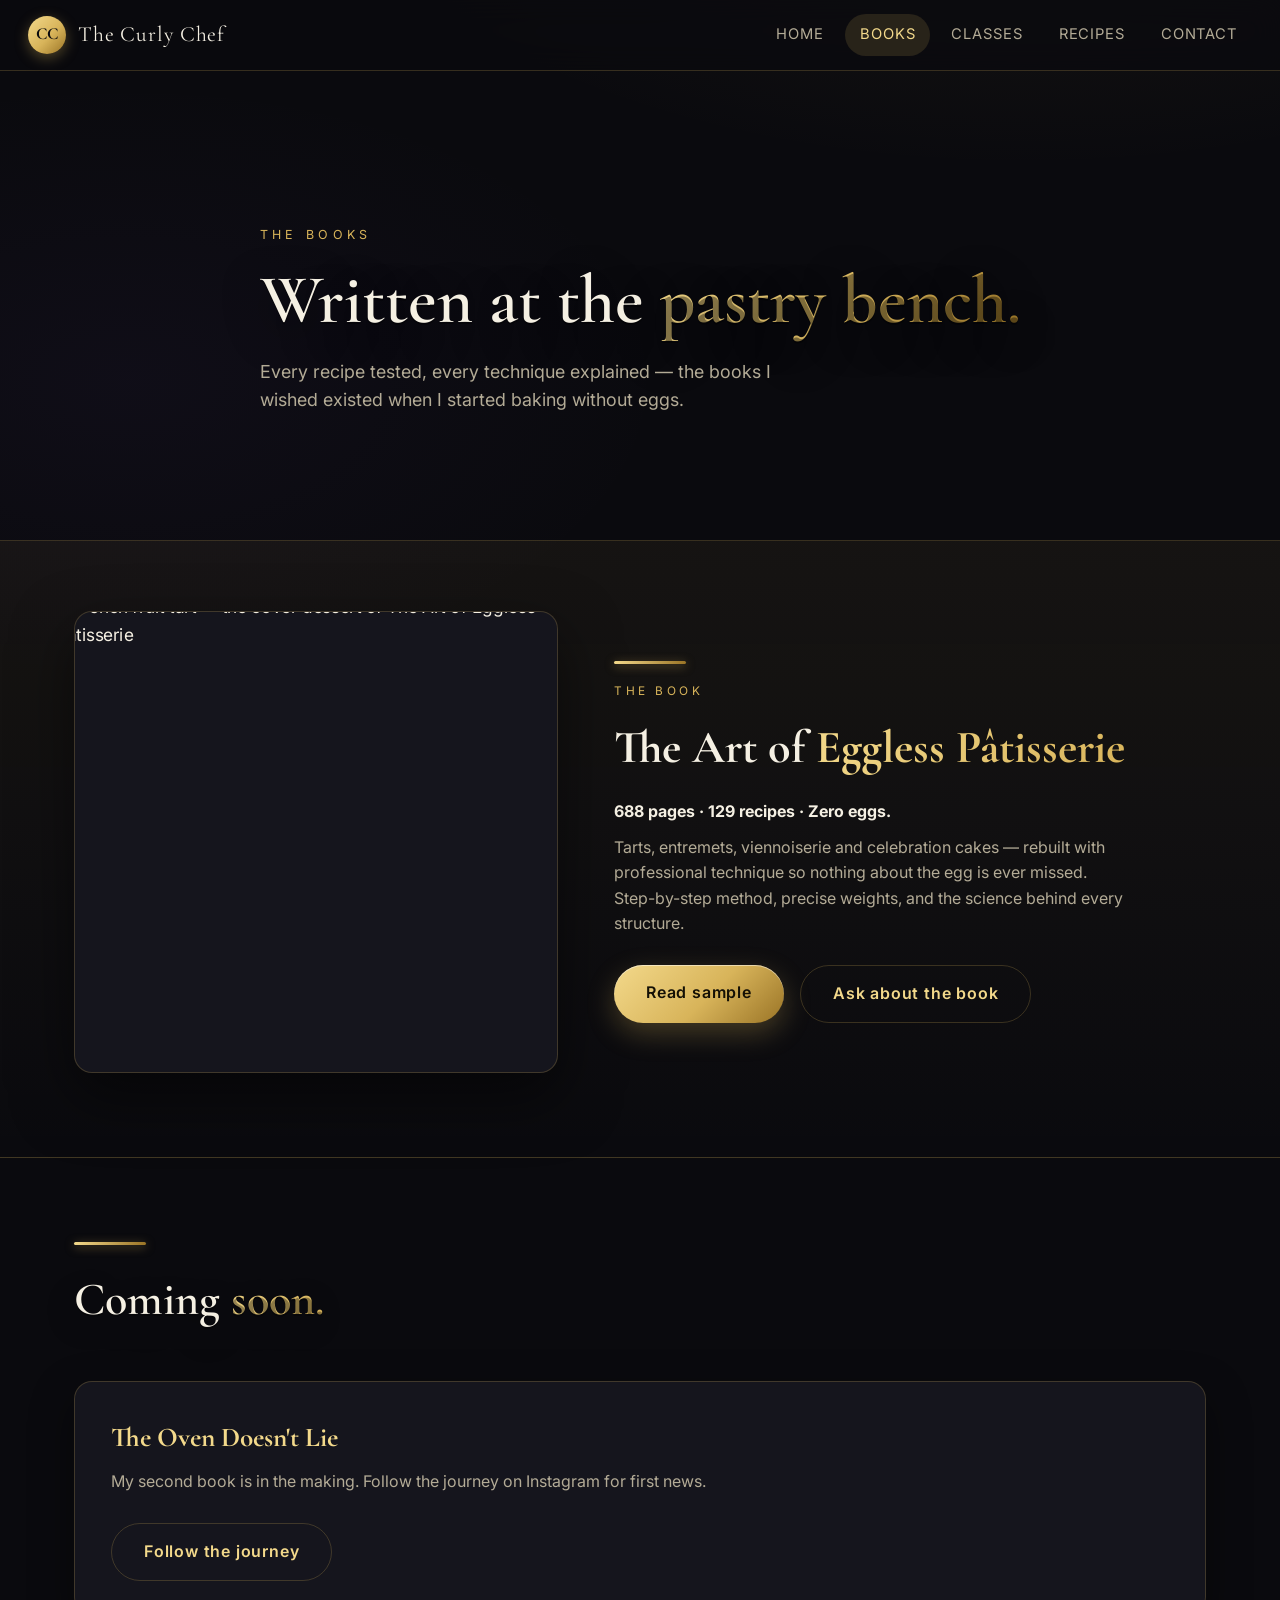
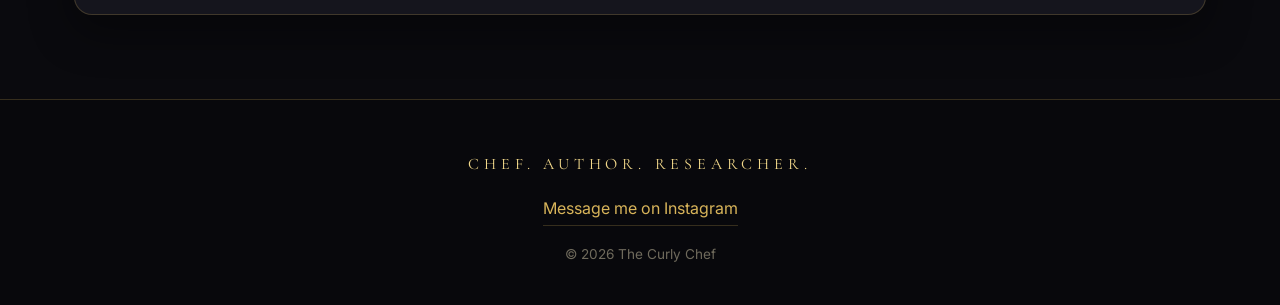
==== books.html @ fb99c1d2 "Rebuild: true multi-page site" ====
<!DOCTYPE html>
<html lang="en">
<head>
<meta charset="UTF-8">
<meta name="viewport" content="width=device-width, initial-scale=1.0">
<title>The Curly Chef — Books</title>
<meta name="description" content="The Art of Eggless Pâtisserie — 688 pages, 129 recipes, zero eggs. By The Curly Chef.">
<link rel="preconnect" href="https://fonts.googleapis.com">
<link rel="preconnect" href="https://fonts.gstatic.com" crossorigin>
<link href="https://fonts.googleapis.com/css2?family=Cormorant+Garamond:wght@500;600;700&family=Inter:wght@400;500;600&display=swap" rel="stylesheet">
<link rel="stylesheet" href="styles.css">
</head>
<body>
<header class="nav">
  <a class="brand" href="index.html"><span class="brand-mark">CC</span><span class="brand-name">The Curly Chef</span></a>
  <button class="nav-toggle" aria-label="Menu" aria-expanded="false"><span></span><span></span><span></span></button>
  <nav class="nav-links" aria-label="Main navigation">
    <a href="index.html">Home</a>
    <a href="books.html" class="active" aria-current="page">Books</a>
    <a href="classes.html">Classes</a>
    <a href="recipes.html">Recipes</a>
    <a href="contact.html">Contact</a>
  </nav>
</header>

<main>
  <section class="hero" style="min-height:60vh;padding-bottom:30px;">
    <div class="wrap">
      <p class="eyebrow reveal">The Books</p>
      <h1 class="reveal">Written at the <span class="gold">pastry bench.</span></h1>
      <p class="lede reveal">Every recipe tested, every technique explained — the books I wished existed when I started baking without eggs.</p>
    </div>
  </section>

  <section class="band" style="padding-top:70px;">
    <div class="wrap feature">
      <div class="tilt reveal book-cover" data-tilt>
        <div class="tilt-inner">
          <div class="card-media"><img src="assets/tart.jpg" alt="French fruit tart — the cover dessert of The Art of Eggless Pâtisserie"></div>
          <div class="card-glare"></div>
        </div>
      </div>
      <div class="reveal">
        <div class="gold-rule"></div>
        <p class="kicker">The book</p>
        <h2 style="font-family:var(--font-d);font-size:clamp(2rem,3.6vw,3rem);margin-bottom:14px;">The Art of <span class="gold" style="background:linear-gradient(120deg,var(--gold-hi),var(--gold));-webkit-background-clip:text;background-clip:text;color:transparent;">Eggless Pâtisserie</span></h2>
        <p style="color:var(--muted);max-width:32rem;margin-bottom:10px;"><strong style="color:var(--ink);">688 pages · 129 recipes · Zero eggs.</strong></p>
        <p style="color:var(--muted);max-width:32rem;">Tarts, entremets, viennoiserie and celebration cakes — rebuilt with professional technique so nothing about the egg is ever missed. Step-by-step method, precise weights, and the science behind every structure.</p>
        <div class="btn-row">
          <a class="btn" href="https://drive.google.com/file/d/1M6NzT9ScS0IBPtBHEAM79hrS8qCkcAjz/view?usp=drivesdk" target="_blank" rel="noopener">Read sample</a>
          <a class="btn btn-ghost" href="https://ig.me/m/thecurlychef.co" target="_blank" rel="noopener">Ask about the book</a>
        </div>
      </div>
    </div>
  </section>

  <section>
    <div class="wrap">
      <div class="sec-head reveal">
        <div class="gold-rule"></div>
        <h2>Coming <span class="gold">soon.</span></h2>
      </div>
      <div class="rows">
        <div class="row3d reveal">
          <h3>The Oven Doesn't Lie</h3>
          <p>My second book is in the making. Follow the journey on Instagram for first news.</p>
          <div class="btn-row">
            <a class="btn btn-ghost" href="https://ig.me/m/thecurlychef.co" target="_blank" rel="noopener">Follow the journey</a>
          </div>
        </div>
      </div>
    </div>
  </section>
</main>

<footer>
  <div class="wrap">
    <p class="identity">Chef. Author. Researcher.</p>
    <a class="ig" href="https://ig.me/m/thecurlychef.co" target="_blank" rel="noopener">Message me on Instagram</a>
    <p class="copy">© 2026 The Curly Chef</p>
  </div>
</footer>
<script src="site.js"></script>
</body>
</html>
---- styles.css ----
/* The Curly Chef — v2 shared styles. Dark cinematic + gold. */
:root{
  --bg:#0a0a0e; --bg2:#101016; --panel:#15151d;
  --gold:#d8b45a; --gold-hi:#f3d98b; --gold-deep:#9a7426;
  --ink:#f5f0e3; --muted:#b3ab96; --line:rgba(216,180,90,.22);
  --radius:18px;
  --font-d:"Cormorant Garamond",Georgia,"Times New Roman",serif;
  --font-b:"Inter",-apple-system,"Segoe UI",Roboto,Helvetica,Arial,sans-serif;
}
*{box-sizing:border-box;margin:0;padding:0}
html{scroll-behavior:smooth}
body{background:var(--bg);color:var(--ink);font-family:var(--font-b);line-height:1.6;
  background-image:radial-gradient(1200px 600px at 80% -10%,rgba(216,180,90,.08),transparent 60%),
                   radial-gradient(900px 500px at 10% 20%,rgba(120,80,200,.05),transparent 60%);
  overflow-x:hidden}
img{max-width:100%;display:block}
a{color:inherit}
.wrap{max-width:1180px;margin:0 auto;padding:0 24px}

/* ---------- nav ---------- */
.nav{position:fixed;inset:0 0 auto 0;z-index:50;display:flex;align-items:center;justify-content:space-between;
  padding:14px 28px;background:rgba(10,10,14,.72);backdrop-filter:blur(14px);-webkit-backdrop-filter:blur(14px);
  border-bottom:1px solid var(--line)}
.brand{display:flex;align-items:center;gap:12px;text-decoration:none}
.brand-mark{width:38px;height:38px;border-radius:50%;display:grid;place-items:center;
  font-family:var(--font-d);font-weight:700;font-size:1.05rem;color:#0a0a0e;
  background:linear-gradient(135deg,var(--gold-hi),var(--gold) 55%,var(--gold-deep));
  box-shadow:0 4px 14px rgba(216,180,90,.35);transform:translateZ(0)}
.brand-name{font-family:var(--font-d);font-size:1.35rem;letter-spacing:.04em}
.nav-links{display:flex;gap:6px;align-items:center}
.nav-links a{text-decoration:none;color:var(--muted);padding:9px 15px;border-radius:999px;font-size:.92rem;
  letter-spacing:.06em;text-transform:uppercase;transition:color .25s,background .25s,transform .25s}
.nav-links a:hover{color:var(--ink);background:rgba(216,180,90,.1);transform:translateY(-1px)}
.nav-links a.active{color:var(--gold-hi);background:rgba(216,180,90,.14)}
.nav-toggle{display:none;background:none;border:0;cursor:pointer;padding:10px}
.nav-toggle span{display:block;width:24px;height:2px;background:var(--gold);margin:5px 0;border-radius:2px;transition:.3s}

/* ---------- buttons (3D) ---------- */
.btn{display:inline-block;text-decoration:none;font-weight:600;letter-spacing:.05em;
  padding:15px 32px;border-radius:999px;color:#141005;position:relative;overflow:hidden;
  background:linear-gradient(135deg,var(--gold-hi),var(--gold) 55%,var(--gold-deep));
  box-shadow:0 10px 28px rgba(216,180,90,.28),inset 0 1px 0 rgba(255,255,255,.5);
  transform:perspective(600px) translateZ(0);transition:transform .25s,box-shadow .25s}
.btn:hover{transform:perspective(600px) translateZ(24px) translateY(-3px);
  box-shadow:0 18px 40px rgba(216,180,90,.4),inset 0 1px 0 rgba(255,255,255,.5)}
.btn::after{content:"";position:absolute;top:0;left:-80%;width:55%;height:100%;
  background:linear-gradient(105deg,transparent,rgba(255,255,255,.55),transparent);
  transform:skewX(-20deg);transition:left .6s}
.btn:hover::after{left:130%}
.btn-ghost{background:transparent;color:var(--gold-hi);border:1px solid var(--line);
  box-shadow:none}
.btn-ghost:hover{box-shadow:0 12px 30px rgba(216,180,90,.18);border-color:var(--gold)}
.btn-row{display:flex;gap:16px;flex-wrap:wrap;margin-top:28px}

/* ---------- hero ---------- */
.hero{min-height:92vh;display:flex;align-items:center;padding:130px 0 70px;position:relative}
.hero-grid{display:grid;grid-template-columns:1.05fr .95fr;gap:56px;align-items:center;width:100%}
.eyebrow{color:var(--gold);letter-spacing:.35em;text-transform:uppercase;font-size:.78rem;margin-bottom:18px}
h1{font-family:var(--font-d);font-weight:600;font-size:clamp(2.6rem,5.4vw,4.4rem);line-height:1.08;
  text-shadow:0 2px 0 rgba(0,0,0,.4),0 12px 40px rgba(0,0,0,.5)}
h1 .gold{background:linear-gradient(120deg,var(--gold-hi),var(--gold) 60%,var(--gold-deep));
  -webkit-background-clip:text;background-clip:text;color:transparent}
.lede{color:var(--muted);font-size:1.12rem;max-width:34rem;margin-top:20px}
.identity-line{margin-top:26px;font-family:var(--font-d);font-size:1.25rem;letter-spacing:.28em;
  text-transform:uppercase;color:var(--gold-hi)}
.portrait-stage{perspective:1400px;position:relative}
.portrait-3d{position:relative;transform-style:preserve-3d;border-radius:24px;overflow:hidden;
  border:1px solid var(--line);box-shadow:0 40px 90px rgba(0,0,0,.6)}
.portrait-3d img{width:100%;height:min(72vh,640px);object-fit:cover;object-position:top;
  transform:translateZ(30px) scale(1.04)}
.portrait-3d::before{content:"";position:absolute;inset:14px;border:1px solid rgba(216,180,90,.5);
  border-radius:16px;transform:translateZ(60px);pointer-events:none;z-index:2}
.portrait-glow{position:absolute;inset:-40px;background:radial-gradient(closest-side,rgba(216,180,90,.16),transparent);
  transform:translateZ(-60px);pointer-events:none}
.chip{position:absolute;padding:10px 18px;border-radius:999px;font-size:.8rem;letter-spacing:.12em;
  text-transform:uppercase;background:rgba(16,16,22,.82);border:1px solid var(--line);color:var(--gold-hi);
  backdrop-filter:blur(8px);box-shadow:0 14px 34px rgba(0,0,0,.5);white-space:nowrap;z-index:3}
.chip.c1{top:8%;left:-24px}.chip.c2{bottom:10%;right:-18px}

/* ---------- sections ---------- */
section{padding:84px 0}
.sec-head{margin-bottom:44px;transform-style:preserve-3d}
.sec-head h2{font-family:var(--font-d);font-size:clamp(2rem,3.6vw,3rem);font-weight:600;
  text-shadow:0 2px 0 rgba(0,0,0,.35),0 10px 30px rgba(0,0,0,.45)}
.sec-head h2 .gold{background:linear-gradient(120deg,var(--gold-hi),var(--gold));-webkit-background-clip:text;
  background-clip:text;color:transparent}
.sec-head p{color:var(--muted);max-width:40rem;margin-top:10px}
.gold-rule{width:72px;height:3px;margin:0 0 18px;border-radius:2px;
  background:linear-gradient(90deg,var(--gold-hi),var(--gold-deep));box-shadow:0 2px 10px rgba(216,180,90,.5)}

/* ---------- 3D tilt cards ---------- */
.tilt{perspective:1300px}
.tilt-inner{position:relative;transform-style:preserve-3d;border-radius:var(--radius);overflow:hidden;
  background:var(--panel);border:1px solid var(--line);
  box-shadow:0 24px 60px rgba(0,0,0,.5);
  transform:rotateX(var(--rx,0deg)) rotateY(var(--ry,0deg));
  transition:transform .18s ease-out,box-shadow .3s}
.tilt:hover .tilt-inner{box-shadow:0 34px 80px rgba(0,0,0,.6),0 0 0 1px rgba(216,180,90,.25)}
.card-media{overflow:hidden;position:relative}
.card-media img{width:100%;height:300px;object-fit:cover;
  transform:translateZ(46px) scale(1.08) translate(calc(var(--mx,0)* -10px),calc(var(--my,0)* -10px));
  transition:transform .18s ease-out}
.card-glare{position:absolute;inset:0;pointer-events:none;z-index:2;
  background:radial-gradient(420px circle at var(--gx,50%) var(--gy,50%),rgba(255,238,190,.28),transparent 62%);
  opacity:0;transition:opacity .3s;mix-blend-mode:screen}
.tilt:hover .card-glare{opacity:1}
.card-body{padding:26px 26px 30px;transform:translateZ(34px);position:relative;z-index:3;
  background:linear-gradient(180deg,rgba(21,21,29,.35),var(--panel))}
.kicker{color:var(--gold);font-size:.74rem;letter-spacing:.3em;text-transform:uppercase;margin-bottom:10px}
.card-body h3{font-family:var(--font-d);font-size:1.65rem;font-weight:600;margin-bottom:8px}
.card-body p{color:var(--muted);font-size:.96rem}
.card-grid{display:grid;grid-template-columns:repeat(3,1fr);gap:30px}
.card-grid.two{grid-template-columns:repeat(2,1fr)}
.card-link{text-decoration:none;color:inherit;display:block}

/* idle drift (touch / no-hover fallback + gentle rest motion) */
@keyframes drift{0%,100%{transform:rotateX(var(--rx,0deg)) rotateY(var(--ry,0deg)) rotateZ(-1.1deg)}
  50%{transform:rotateX(var(--rx,0deg)) rotateY(var(--ry,0deg)) rotateZ(1.1deg) translateY(-6px)}}
body.touch .tilt-inner{animation:drift 7s ease-in-out infinite}
@keyframes breathe{0%,100%{transform:translateZ(46px) scale(1.08)}50%{transform:translateZ(46px) scale(1.13)}}
body.touch .card-media img{animation:breathe 6s ease-in-out infinite}

/* ---------- feature band ---------- */
.band{background:linear-gradient(180deg,rgba(216,180,90,.06),transparent);border-top:1px solid var(--line);
  border-bottom:1px solid var(--line)}
.feature{display:grid;grid-template-columns:.9fr 1.1fr;gap:56px;align-items:center}
.feature .tilt-inner .card-media img{height:420px}
.book-cover img{height:460px !important}

/* ---------- list rows (classes) ---------- */
.rows{display:grid;gap:26px}
.row3d{background:var(--panel);border:1px solid var(--line);border-radius:var(--radius);padding:34px 36px;
  transform:perspective(900px) translateZ(0);transition:transform .3s,box-shadow .3s,border-color .3s;
  box-shadow:0 16px 44px rgba(0,0,0,.4)}
.row3d:hover{transform:perspective(900px) translateZ(26px);border-color:rgba(216,180,90,.5);
  box-shadow:0 28px 70px rgba(0,0,0,.55),0 0 40px rgba(216,180,90,.08)}
.row3d h3{font-family:var(--font-d);font-size:1.7rem;margin-bottom:10px;color:var(--gold-hi)}
.row3d p{color:var(--muted)}

/* ---------- contact ---------- */
.contact-hero{text-align:center;padding:150px 0 90px}
.contact-hero h1{margin-bottom:18px}
.big-cta{margin-top:36px}
.big-cta .btn{font-size:1.15rem;padding:20px 52px}

/* ---------- footer ---------- */
footer{border-top:1px solid var(--line);padding:52px 0 40px;text-align:center;background:rgba(8,8,11,.6)}
footer .identity{font-family:var(--font-d);letter-spacing:.3em;text-transform:uppercase;color:var(--gold-hi);
  margin-bottom:18px}
footer .ig{display:inline-block;margin-bottom:18px;color:var(--gold);text-decoration:none;border-bottom:1px solid var(--line);
  padding-bottom:3px}
footer .ig:hover{color:var(--gold-hi)}
footer .copy{color:#6f6a5c;font-size:.85rem}

/* ---------- reveal on scroll ---------- */
.reveal{opacity:0;transform:translateY(28px);transition:opacity .7s ease,transform .7s ease}
.reveal.in{opacity:1;transform:none}

/* ---------- responsive ---------- */
@media(max-width:960px){
  .hero-grid,.feature{grid-template-columns:1fr;gap:40px}
  .card-grid,.card-grid.two{grid-template-columns:1fr 1fr}
  .portrait-3d img{height:52vh}
  .chip.c1{left:8px}.chip.c2{right:8px}
}
@media(max-width:640px){
  .nav-links{position:fixed;top:66px;right:0;left:0;flex-direction:column;align-items:stretch;
    background:rgba(10,10,14,.97);border-bottom:1px solid var(--line);padding:12px 20px 20px;
    transform:translateY(-130%);transition:transform .35s ease}
  body.nav-open .nav-links{transform:none}
  body.nav-open .nav-toggle span:nth-child(1){transform:translateY(7px) rotate(45deg)}
  body.nav-open .nav-toggle span:nth-child(2){opacity:0}
  body.nav-open .nav-toggle span:nth-child(3){transform:translateY(-7px) rotate(-45deg)}
  .nav-toggle{display:block}
  .card-grid,.card-grid.two{grid-template-columns:1fr}
  section{padding:60px 0}
  .hero{padding-top:110px}
}
@media(prefers-reduced-motion:reduce){
  *,*::before,*::after{animation:none !important;transition:none !important}
  .reveal{opacity:1;transform:none}
}
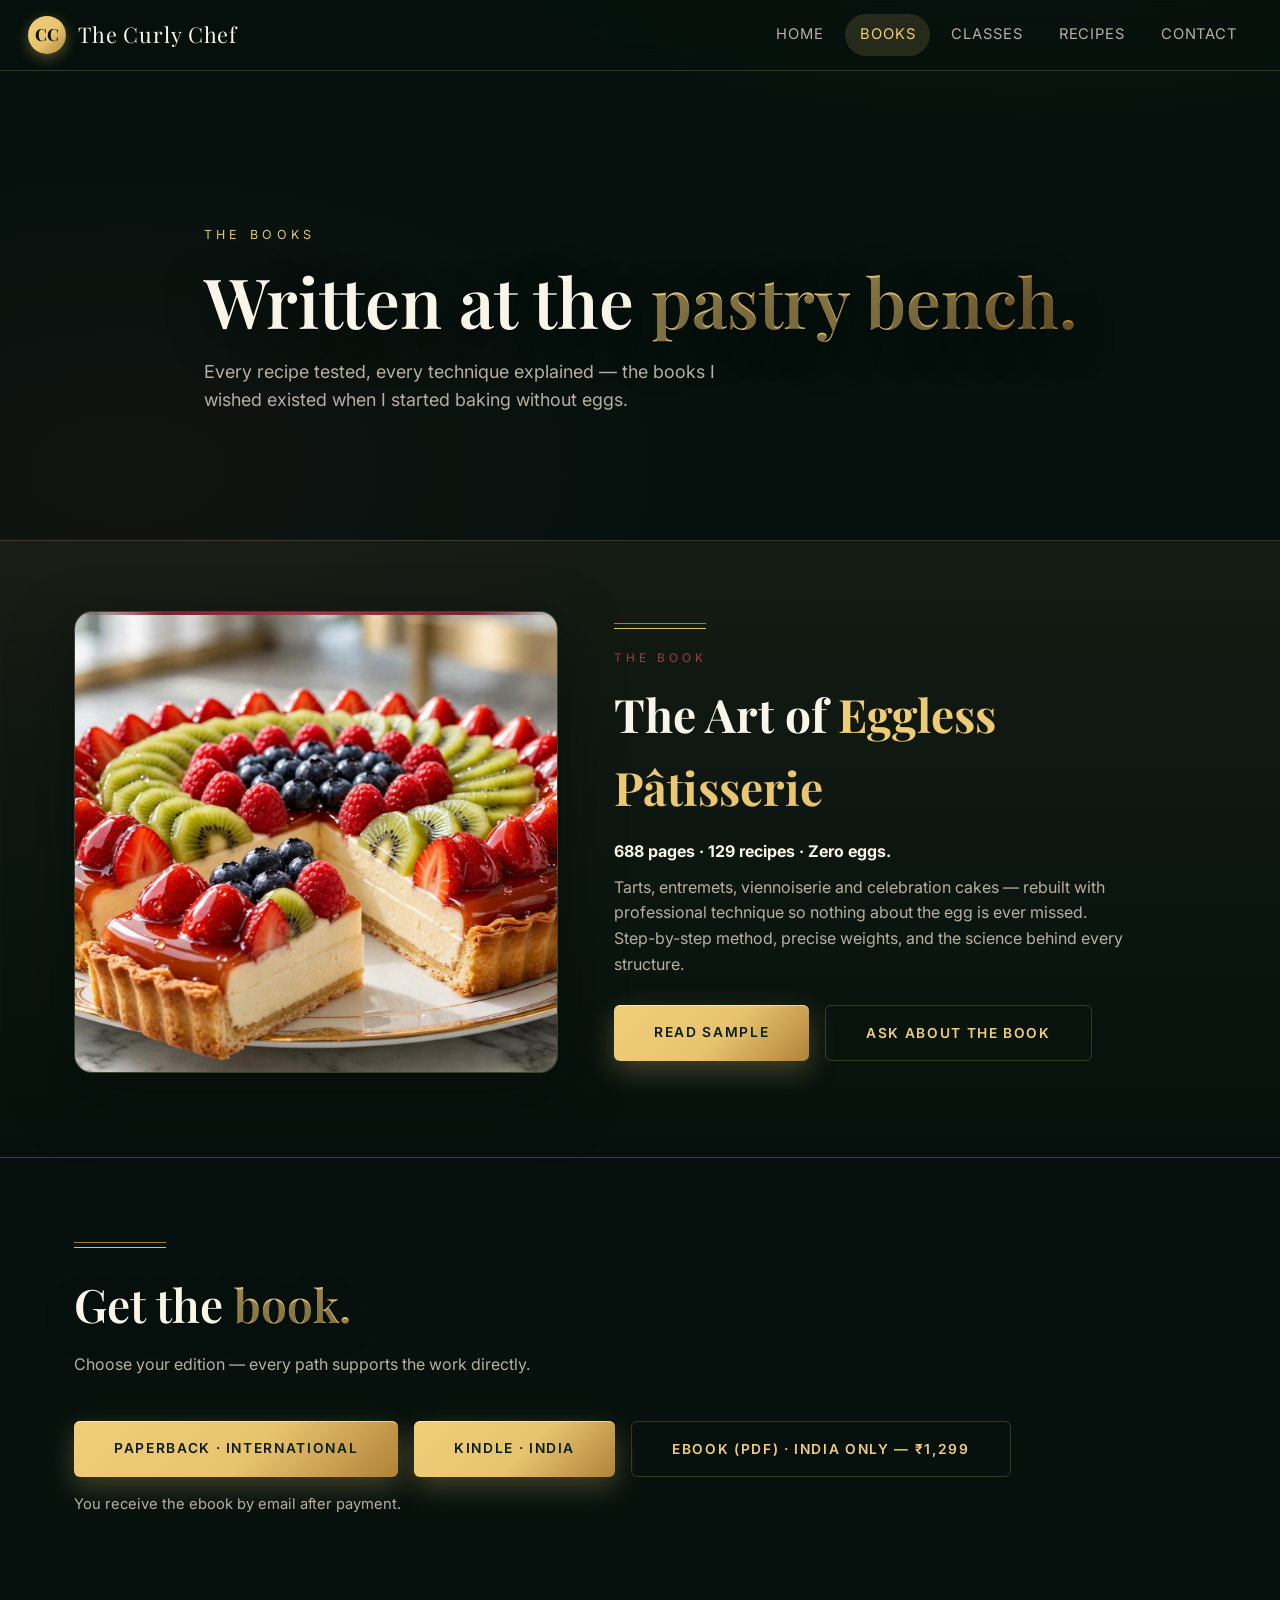
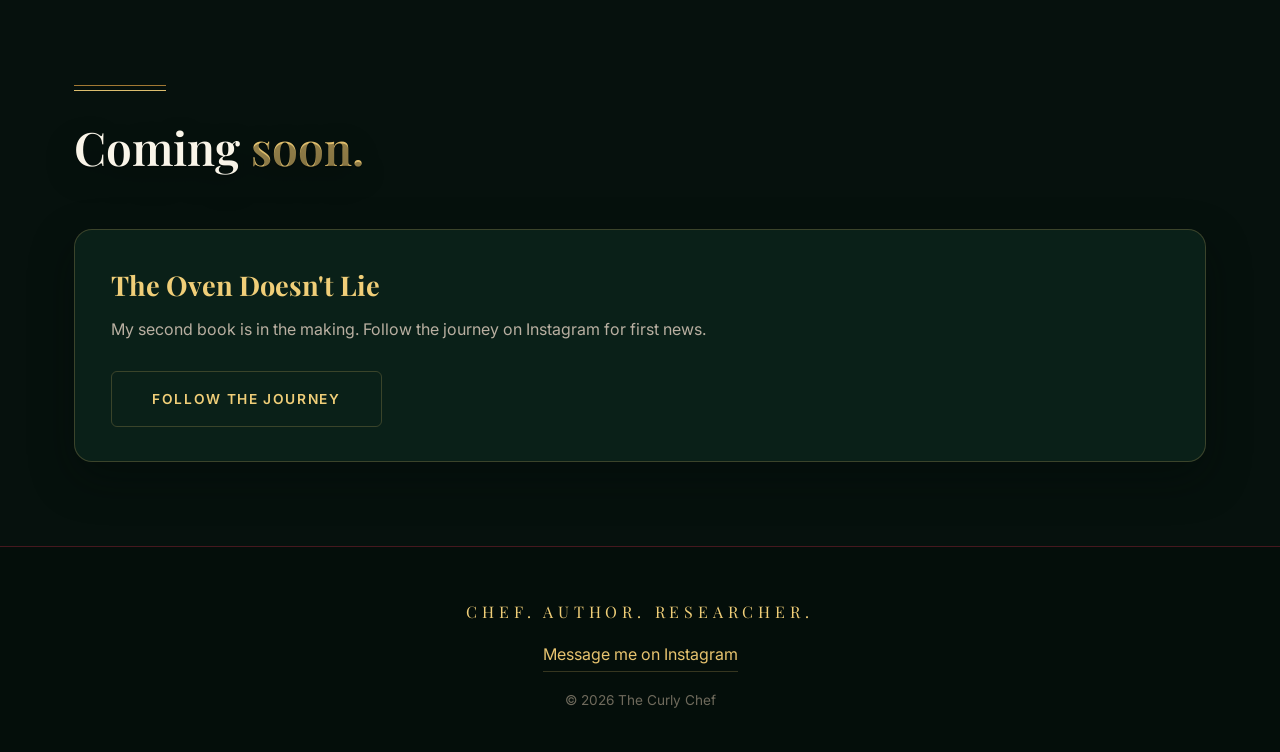
==== commit ffcaeb0f: "Website refinements: royal fonts, wine accents, book purchase links, new portrait" ====
--- a/books.html
+++ b/books.html
@@ -7,7 +7,7 @@
 <meta name="description" content="The Art of Eggless Pâtisserie — 688 pages, 129 recipes, zero eggs. By The Curly Chef.">
 <link rel="preconnect" href="https://fonts.googleapis.com">
 <link rel="preconnect" href="https://fonts.gstatic.com" crossorigin>
-<link href="https://fonts.googleapis.com/css2?family=Cormorant+Garamond:wght@500;600;700&family=Inter:wght@400;500;600&display=swap" rel="stylesheet">
+<link href="https://fonts.googleapis.com/css2?family=Playfair+Display:ital,wght@0,500;0,600;0,700;1,500;1,600&family=Inter:wght@400;500;600&display=swap" rel="stylesheet">
 <link rel="stylesheet" href="styles.css">
 </head>
 <body>
@@ -58,6 +58,22 @@
     <div class="wrap">
       <div class="sec-head reveal">
         <div class="gold-rule"></div>
+        <h2>Get the <span class="gold">book.</span></h2>
+        <p>Choose your edition — every path supports the work directly.</p>
+      </div>
+      <div class="btn-row reveal" style="margin-top:0;">
+        <a class="btn" href="https://www.amazon.com/dp/B0HLMR5WMR" target="_blank" rel="noopener">Paperback · International</a>
+        <a class="btn" href="https://www.amazon.in/dp/B0HLPG2YVR" target="_blank" rel="noopener">Kindle · India</a>
+        <a class="btn btn-ghost" href="https://rzp.io/rzp/qbIE1ld1" target="_blank" rel="noopener">Ebook (PDF) · India only — ₹1,299</a>
+      </div>
+      <p class="reveal" style="color:var(--muted);margin-top:16px;font-size:.92rem;">You receive the ebook by email after payment.</p>
+    </div>
+  </section>
+
+  <section>
+    <div class="wrap">
+      <div class="sec-head reveal">
+        <div class="gold-rule"></div>
         <h2>Coming <span class="gold">soon.</span></h2>
       </div>
       <div class="rows">
--- a/styles.css
+++ b/styles.css
@@ -1,17 +1,18 @@
 /* The Curly Chef — v2 shared styles. Dark cinematic + gold. */
 :root{
-  --bg:#0a0a0e; --bg2:#101016; --panel:#15151d;
-  --gold:#d8b45a; --gold-hi:#f3d98b; --gold-deep:#9a7426;
-  --ink:#f5f0e3; --muted:#b3ab96; --line:rgba(216,180,90,.22);
+  --bg:#06110d; --bg2:#07140f; --panel:#0a2018;
+  --gold:#e7c36f; --gold-hi:#f0ce78; --gold-deep:#b18338;
+  --wine:#7b2231; --wine-hi:#a03a4d;
+  --ink:#faf5e9; --muted:#b9afa1; --line:rgba(231,195,111,.22);
   --radius:18px;
-  --font-d:"Cormorant Garamond",Georgia,"Times New Roman",serif;
+  --font-d:"Playfair Display",Georgia,"Times New Roman",serif;
   --font-b:"Inter",-apple-system,"Segoe UI",Roboto,Helvetica,Arial,sans-serif;
 }
 *{box-sizing:border-box;margin:0;padding:0}
 html{scroll-behavior:smooth}
 body{background:var(--bg);color:var(--ink);font-family:var(--font-b);line-height:1.6;
-  background-image:radial-gradient(1200px 600px at 80% -10%,rgba(216,180,90,.08),transparent 60%),
-                   radial-gradient(900px 500px at 10% 20%,rgba(120,80,200,.05),transparent 60%);
+  background-image:radial-gradient(1200px 600px at 80% -10%,rgba(231,195,111,.08),transparent 60%),
+                   radial-gradient(900px 500px at 10% 20%,rgba(160,58,77,.07),transparent 60%);
   overflow-x:hidden}
 img{max-width:100%;display:block}
 a{color:inherit}
@@ -19,37 +20,37 @@
 
 /* ---------- nav ---------- */
 .nav{position:fixed;inset:0 0 auto 0;z-index:50;display:flex;align-items:center;justify-content:space-between;
-  padding:14px 28px;background:rgba(10,10,14,.72);backdrop-filter:blur(14px);-webkit-backdrop-filter:blur(14px);
+  padding:14px 28px;background:rgba(6,17,13,.72);backdrop-filter:blur(14px);-webkit-backdrop-filter:blur(14px);
   border-bottom:1px solid var(--line)}
 .brand{display:flex;align-items:center;gap:12px;text-decoration:none}
 .brand-mark{width:38px;height:38px;border-radius:50%;display:grid;place-items:center;
-  font-family:var(--font-d);font-weight:700;font-size:1.05rem;color:#0a0a0e;
+  font-family:var(--font-d);font-weight:700;font-size:1.05rem;color:#06110d;
   background:linear-gradient(135deg,var(--gold-hi),var(--gold) 55%,var(--gold-deep));
-  box-shadow:0 4px 14px rgba(216,180,90,.35);transform:translateZ(0)}
+  box-shadow:0 4px 14px rgba(231,195,111,.35);transform:translateZ(0)}
 .brand-name{font-family:var(--font-d);font-size:1.35rem;letter-spacing:.04em}
 .nav-links{display:flex;gap:6px;align-items:center}
 .nav-links a{text-decoration:none;color:var(--muted);padding:9px 15px;border-radius:999px;font-size:.92rem;
   letter-spacing:.06em;text-transform:uppercase;transition:color .25s,background .25s,transform .25s}
-.nav-links a:hover{color:var(--ink);background:rgba(216,180,90,.1);transform:translateY(-1px)}
-.nav-links a.active{color:var(--gold-hi);background:rgba(216,180,90,.14)}
+.nav-links a:hover{color:var(--ink);background:rgba(231,195,111,.1);transform:translateY(-1px)}
+.nav-links a.active{color:var(--gold-hi);background:rgba(231,195,111,.14)}
 .nav-toggle{display:none;background:none;border:0;cursor:pointer;padding:10px}
 .nav-toggle span{display:block;width:24px;height:2px;background:var(--gold);margin:5px 0;border-radius:2px;transition:.3s}
 
 /* ---------- buttons (3D) ---------- */
-.btn{display:inline-block;text-decoration:none;font-weight:600;letter-spacing:.05em;
-  padding:15px 32px;border-radius:999px;color:#141005;position:relative;overflow:hidden;
+.btn{display:inline-block;text-decoration:none;font-weight:600;letter-spacing:.12em;text-transform:uppercase;font-size:.86rem;
+  padding:16px 40px;border-radius:6px;color:#0b1e15;position:relative;overflow:hidden;
   background:linear-gradient(135deg,var(--gold-hi),var(--gold) 55%,var(--gold-deep));
-  box-shadow:0 10px 28px rgba(216,180,90,.28),inset 0 1px 0 rgba(255,255,255,.5);
+  box-shadow:0 10px 28px rgba(231,195,111,.28),inset 0 1px 0 rgba(255,255,255,.5);
   transform:perspective(600px) translateZ(0);transition:transform .25s,box-shadow .25s}
 .btn:hover{transform:perspective(600px) translateZ(24px) translateY(-3px);
-  box-shadow:0 18px 40px rgba(216,180,90,.4),inset 0 1px 0 rgba(255,255,255,.5)}
+  box-shadow:0 18px 40px rgba(231,195,111,.4),inset 0 1px 0 rgba(255,255,255,.5)}
 .btn::after{content:"";position:absolute;top:0;left:-80%;width:55%;height:100%;
   background:linear-gradient(105deg,transparent,rgba(255,255,255,.55),transparent);
   transform:skewX(-20deg);transition:left .6s}
 .btn:hover::after{left:130%}
 .btn-ghost{background:transparent;color:var(--gold-hi);border:1px solid var(--line);
   box-shadow:none}
-.btn-ghost:hover{box-shadow:0 12px 30px rgba(216,180,90,.18);border-color:var(--gold)}
+.btn-ghost:hover{box-shadow:0 12px 30px rgba(160,58,77,.3),0 0 0 1px rgba(160,58,77,.3);border-color:var(--wine-hi)}
 .btn-row{display:flex;gap:16px;flex-wrap:wrap;margin-top:28px}
 
 /* ---------- hero ---------- */
@@ -57,7 +58,7 @@
 .hero-grid{display:grid;grid-template-columns:1.05fr .95fr;gap:56px;align-items:center;width:100%}
 .eyebrow{color:var(--gold);letter-spacing:.35em;text-transform:uppercase;font-size:.78rem;margin-bottom:18px}
 h1{font-family:var(--font-d);font-weight:600;font-size:clamp(2.6rem,5.4vw,4.4rem);line-height:1.08;
-  text-shadow:0 2px 0 rgba(0,0,0,.4),0 12px 40px rgba(0,0,0,.5)}
+  text-shadow:0 2px 0 rgba(3,9,7,.4),0 12px 40px rgba(3,9,7,.5)}
 h1 .gold{background:linear-gradient(120deg,var(--gold-hi),var(--gold) 60%,var(--gold-deep));
   -webkit-background-clip:text;background-clip:text;color:transparent}
 .lede{color:var(--muted);font-size:1.12rem;max-width:34rem;margin-top:20px}
@@ -65,37 +66,38 @@
   text-transform:uppercase;color:var(--gold-hi)}
 .portrait-stage{perspective:1400px;position:relative}
 .portrait-3d{position:relative;transform-style:preserve-3d;border-radius:24px;overflow:hidden;
-  border:1px solid var(--line);box-shadow:0 40px 90px rgba(0,0,0,.6)}
+  border:1px solid var(--line);box-shadow:0 40px 90px rgba(3,9,7,.6)}
 .portrait-3d img{width:100%;height:min(72vh,640px);object-fit:cover;object-position:top;
   transform:translateZ(30px) scale(1.04)}
-.portrait-3d::before{content:"";position:absolute;inset:14px;border:1px solid rgba(216,180,90,.5);
+.portrait-3d::before{content:"";position:absolute;inset:14px;border:1px solid rgba(231,195,111,.5);
   border-radius:16px;transform:translateZ(60px);pointer-events:none;z-index:2}
-.portrait-glow{position:absolute;inset:-40px;background:radial-gradient(closest-side,rgba(216,180,90,.16),transparent);
+.portrait-glow{position:absolute;inset:-40px;background:radial-gradient(closest-side,rgba(231,195,111,.16),transparent);
   transform:translateZ(-60px);pointer-events:none}
 .chip{position:absolute;padding:10px 18px;border-radius:999px;font-size:.8rem;letter-spacing:.12em;
-  text-transform:uppercase;background:rgba(16,16,22,.82);border:1px solid var(--line);color:var(--gold-hi);
-  backdrop-filter:blur(8px);box-shadow:0 14px 34px rgba(0,0,0,.5);white-space:nowrap;z-index:3}
+  text-transform:uppercase;background:rgba(6,17,13,.82);border:1px solid var(--line);color:var(--gold-hi);
+  backdrop-filter:blur(8px);box-shadow:0 14px 34px rgba(3,9,7,.5);white-space:nowrap;z-index:3}
 .chip.c1{top:8%;left:-24px}.chip.c2{bottom:10%;right:-18px}
 
 /* ---------- sections ---------- */
 section{padding:84px 0}
 .sec-head{margin-bottom:44px;transform-style:preserve-3d}
 .sec-head h2{font-family:var(--font-d);font-size:clamp(2rem,3.6vw,3rem);font-weight:600;
-  text-shadow:0 2px 0 rgba(0,0,0,.35),0 10px 30px rgba(0,0,0,.45)}
+  text-shadow:0 2px 0 rgba(3,9,7,.35),0 10px 30px rgba(3,9,7,.45)}
 .sec-head h2 .gold{background:linear-gradient(120deg,var(--gold-hi),var(--gold));-webkit-background-clip:text;
   background-clip:text;color:transparent}
 .sec-head p{color:var(--muted);max-width:40rem;margin-top:10px}
-.gold-rule{width:72px;height:3px;margin:0 0 18px;border-radius:2px;
-  background:linear-gradient(90deg,var(--gold-hi),var(--gold-deep));box-shadow:0 2px 10px rgba(216,180,90,.5)}
+.gold-rule{width:92px;height:6px;margin:0 0 20px;border-top:1px solid var(--gold-deep);border-bottom:1px solid var(--gold-hi);opacity:.92}
 
 /* ---------- 3D tilt cards ---------- */
 .tilt{perspective:1300px}
 .tilt-inner{position:relative;transform-style:preserve-3d;border-radius:var(--radius);overflow:hidden;
   background:var(--panel);border:1px solid var(--line);
-  box-shadow:0 24px 60px rgba(0,0,0,.5);
+  box-shadow:0 24px 60px rgba(3,9,7,.5);
   transform:rotateX(var(--rx,0deg)) rotateY(var(--ry,0deg));
   transition:transform .18s ease-out,box-shadow .3s}
-.tilt:hover .tilt-inner{box-shadow:0 34px 80px rgba(0,0,0,.6),0 0 0 1px rgba(216,180,90,.25)}
+.tilt:hover .tilt-inner{box-shadow:0 34px 80px rgba(3,9,7,.6),0 0 0 1px rgba(231,195,111,.25)}
+.tilt-inner::before{content:"";position:absolute;top:0;left:0;right:0;height:3px;z-index:4;
+  background:linear-gradient(90deg,transparent,var(--wine) 18%,var(--wine-hi) 50%,var(--wine) 82%,transparent)}
 .card-media{overflow:hidden;position:relative}
 .card-media img{width:100%;height:300px;object-fit:cover;
   transform:translateZ(46px) scale(1.08) translate(calc(var(--mx,0)* -10px),calc(var(--my,0)* -10px));
@@ -105,8 +107,8 @@
   opacity:0;transition:opacity .3s;mix-blend-mode:screen}
 .tilt:hover .card-glare{opacity:1}
 .card-body{padding:26px 26px 30px;transform:translateZ(34px);position:relative;z-index:3;
-  background:linear-gradient(180deg,rgba(21,21,29,.35),var(--panel))}
-.kicker{color:var(--gold);font-size:.74rem;letter-spacing:.3em;text-transform:uppercase;margin-bottom:10px}
+  background:linear-gradient(180deg,rgba(10,32,24,.35),var(--panel))}
+.kicker{color:var(--wine-hi);font-size:.74rem;letter-spacing:.34em;text-transform:uppercase;margin-bottom:10px}
 .card-body h3{font-family:var(--font-d);font-size:1.65rem;font-weight:600;margin-bottom:8px}
 .card-body p{color:var(--muted);font-size:.96rem}
 .card-grid{display:grid;grid-template-columns:repeat(3,1fr);gap:30px}
@@ -121,7 +123,7 @@
 body.touch .card-media img{animation:breathe 6s ease-in-out infinite}
 
 /* ---------- feature band ---------- */
-.band{background:linear-gradient(180deg,rgba(216,180,90,.06),transparent);border-top:1px solid var(--line);
+.band{background:linear-gradient(180deg,rgba(231,195,111,.06),transparent);border-top:1px solid var(--line);
   border-bottom:1px solid var(--line)}
 .feature{display:grid;grid-template-columns:.9fr 1.1fr;gap:56px;align-items:center}
 .feature .tilt-inner .card-media img{height:420px}
@@ -131,9 +133,9 @@
 .rows{display:grid;gap:26px}
 .row3d{background:var(--panel);border:1px solid var(--line);border-radius:var(--radius);padding:34px 36px;
   transform:perspective(900px) translateZ(0);transition:transform .3s,box-shadow .3s,border-color .3s;
-  box-shadow:0 16px 44px rgba(0,0,0,.4)}
-.row3d:hover{transform:perspective(900px) translateZ(26px);border-color:rgba(216,180,90,.5);
-  box-shadow:0 28px 70px rgba(0,0,0,.55),0 0 40px rgba(216,180,90,.08)}
+  box-shadow:0 16px 44px rgba(3,9,7,.4)}
+.row3d:hover{transform:perspective(900px) translateZ(26px);border-color:rgba(231,195,111,.5);
+  box-shadow:0 28px 70px rgba(3,9,7,.55),0 0 40px rgba(231,195,111,.08)}
 .row3d h3{font-family:var(--font-d);font-size:1.7rem;margin-bottom:10px;color:var(--gold-hi)}
 .row3d p{color:var(--muted)}
 
@@ -141,16 +143,18 @@
 .contact-hero{text-align:center;padding:150px 0 90px}
 .contact-hero h1{margin-bottom:18px}
 .big-cta{margin-top:36px}
-.big-cta .btn{font-size:1.15rem;padding:20px 52px}
+.big-cta .btn{font-size:1.05rem;padding:20px 58px}
 
 /* ---------- footer ---------- */
-footer{border-top:1px solid var(--line);padding:52px 0 40px;text-align:center;background:rgba(8,8,11,.6)}
+footer{border-top:1px solid rgba(123,34,49,.55);padding:52px 0 40px;text-align:center;background:rgba(4,12,9,.6)}
 footer .identity{font-family:var(--font-d);letter-spacing:.3em;text-transform:uppercase;color:var(--gold-hi);
   margin-bottom:18px}
 footer .ig{display:inline-block;margin-bottom:18px;color:var(--gold);text-decoration:none;border-bottom:1px solid var(--line);
   padding-bottom:3px}
 footer .ig:hover{color:var(--gold-hi)}
 footer .copy{color:#6f6a5c;font-size:.85rem}
+
+::selection{background:var(--wine);color:#faf5e9}
 
 /* ---------- reveal on scroll ---------- */
 .reveal{opacity:0;transform:translateY(28px);transition:opacity .7s ease,transform .7s ease}
@@ -165,7 +169,7 @@
 }
 @media(max-width:640px){
   .nav-links{position:fixed;top:66px;right:0;left:0;flex-direction:column;align-items:stretch;
-    background:rgba(10,10,14,.97);border-bottom:1px solid var(--line);padding:12px 20px 20px;
+    background:rgba(6,17,13,.97);border-bottom:1px solid var(--line);padding:12px 20px 20px;
     transform:translateY(-130%);transition:transform .35s ease}
   body.nav-open .nav-links{transform:none}
   body.nav-open .nav-toggle span:nth-child(1){transform:translateY(7px) rotate(45deg)}
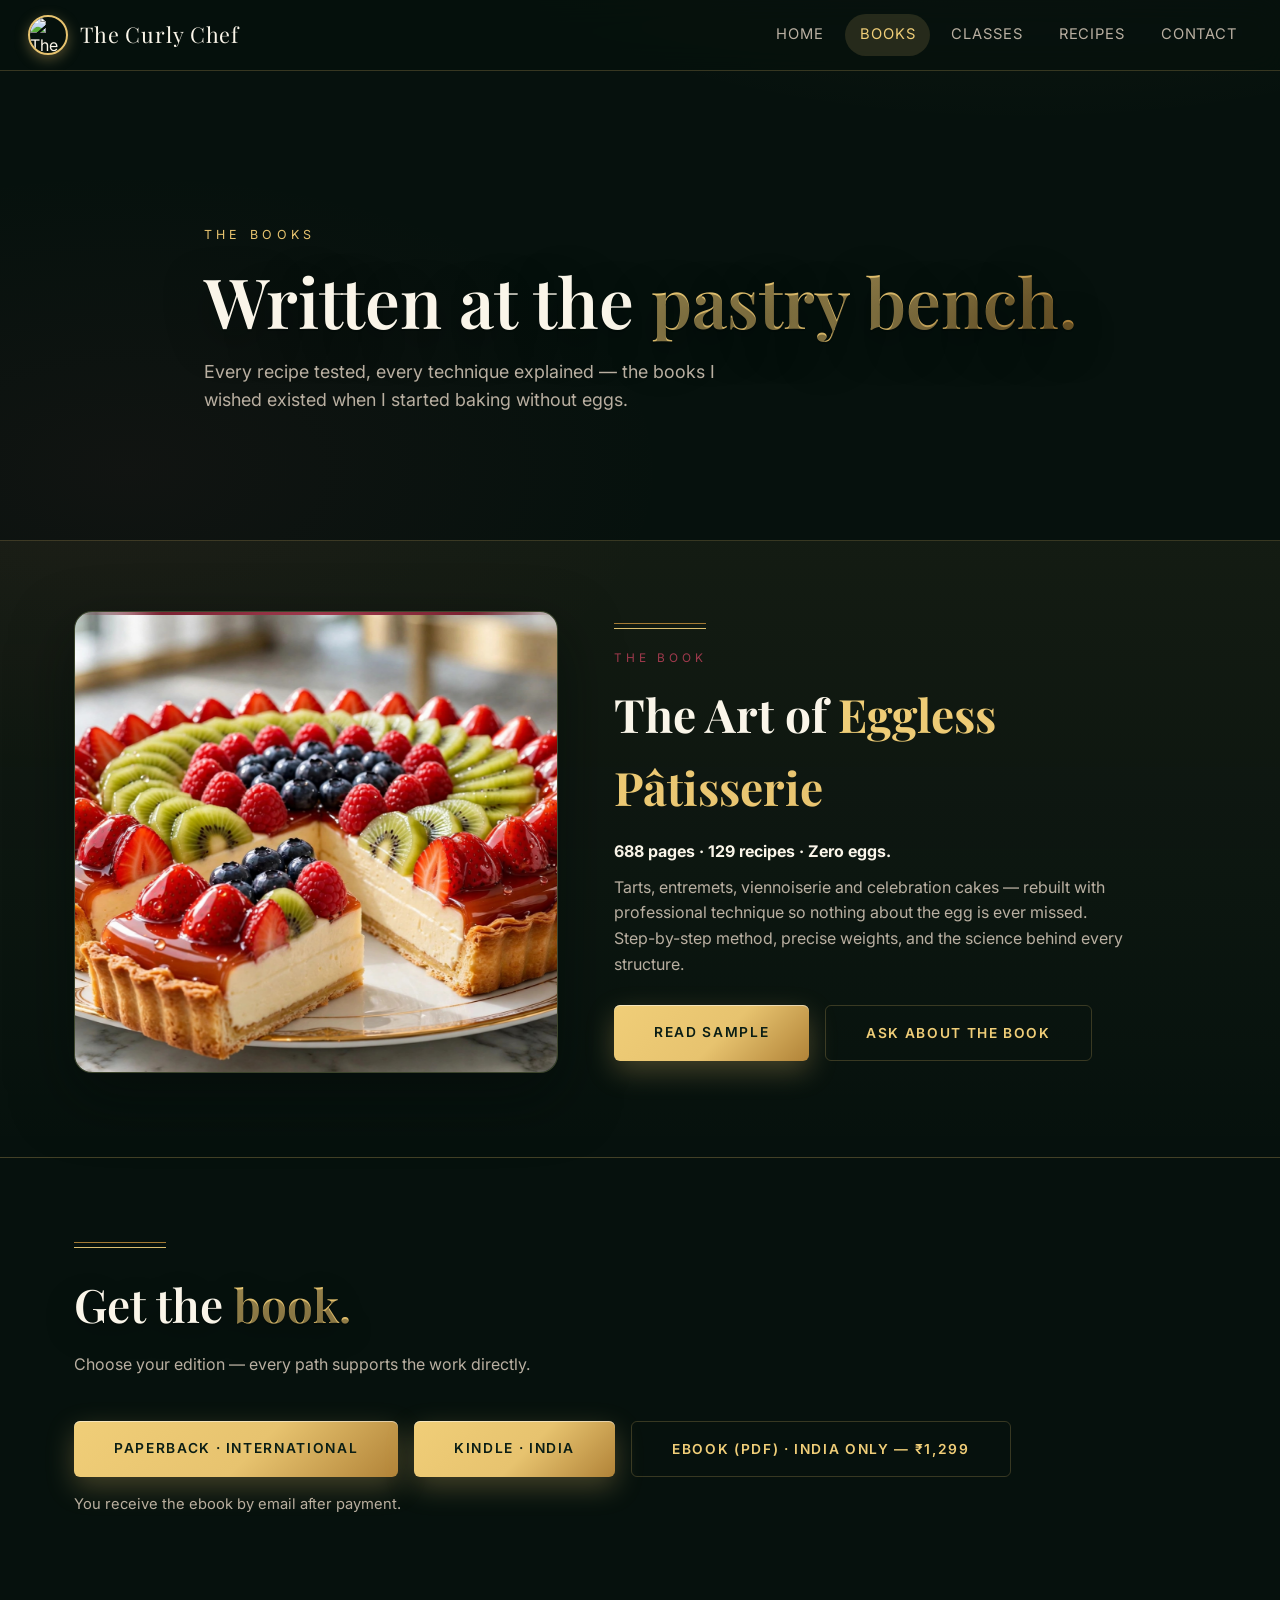
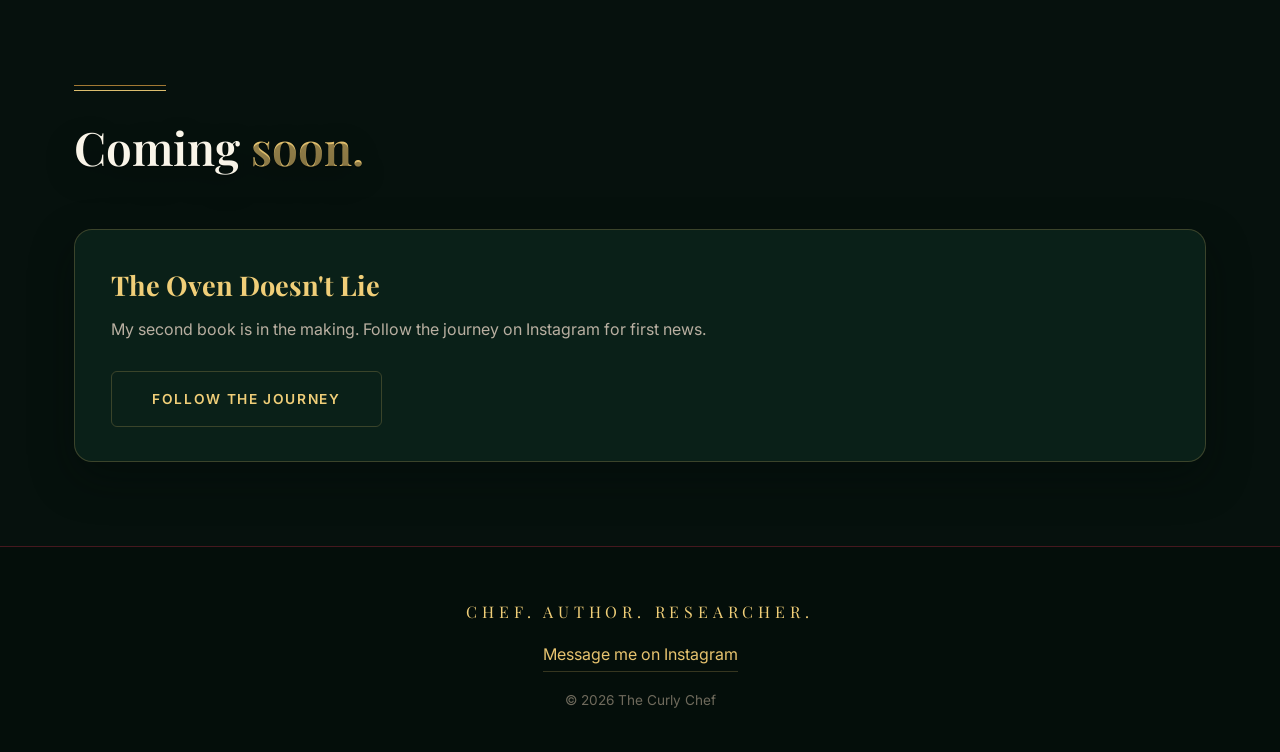
==== commit ca843504: "Replace CC brand mark with real logo" ====
--- a/books.html
+++ b/books.html
@@ -12,7 +12,7 @@
 </head>
 <body>
 <header class="nav">
-  <a class="brand" href="index.html"><span class="brand-mark">CC</span><span class="brand-name">The Curly Chef</span></a>
+  <a class="brand" href="index.html"><img class="brand-mark" src="assets/logo.png" alt="The Curly Chef logo"><span class="brand-name">The Curly Chef</span></a>
   <button class="nav-toggle" aria-label="Menu" aria-expanded="false"><span></span><span></span><span></span></button>
   <nav class="nav-links" aria-label="Main navigation">
     <a href="index.html">Home</a>
--- a/styles.css
+++ b/styles.css
@@ -23,10 +23,8 @@
   padding:14px 28px;background:rgba(6,17,13,.72);backdrop-filter:blur(14px);-webkit-backdrop-filter:blur(14px);
   border-bottom:1px solid var(--line)}
 .brand{display:flex;align-items:center;gap:12px;text-decoration:none}
-.brand-mark{width:38px;height:38px;border-radius:50%;display:grid;place-items:center;
-  font-family:var(--font-d);font-weight:700;font-size:1.05rem;color:#06110d;
-  background:linear-gradient(135deg,var(--gold-hi),var(--gold) 55%,var(--gold-deep));
-  box-shadow:0 4px 14px rgba(231,195,111,.35);transform:translateZ(0)}
+img.brand-mark{width:40px;height:40px;border-radius:50%;object-fit:cover;display:block;
+  border:2px solid var(--gold);box-shadow:0 4px 14px rgba(231,195,111,.35);transform:translateZ(0)}
 .brand-name{font-family:var(--font-d);font-size:1.35rem;letter-spacing:.04em}
 .nav-links{display:flex;gap:6px;align-items:center}
 .nav-links a{text-decoration:none;color:var(--muted);padding:9px 15px;border-radius:999px;font-size:.92rem;
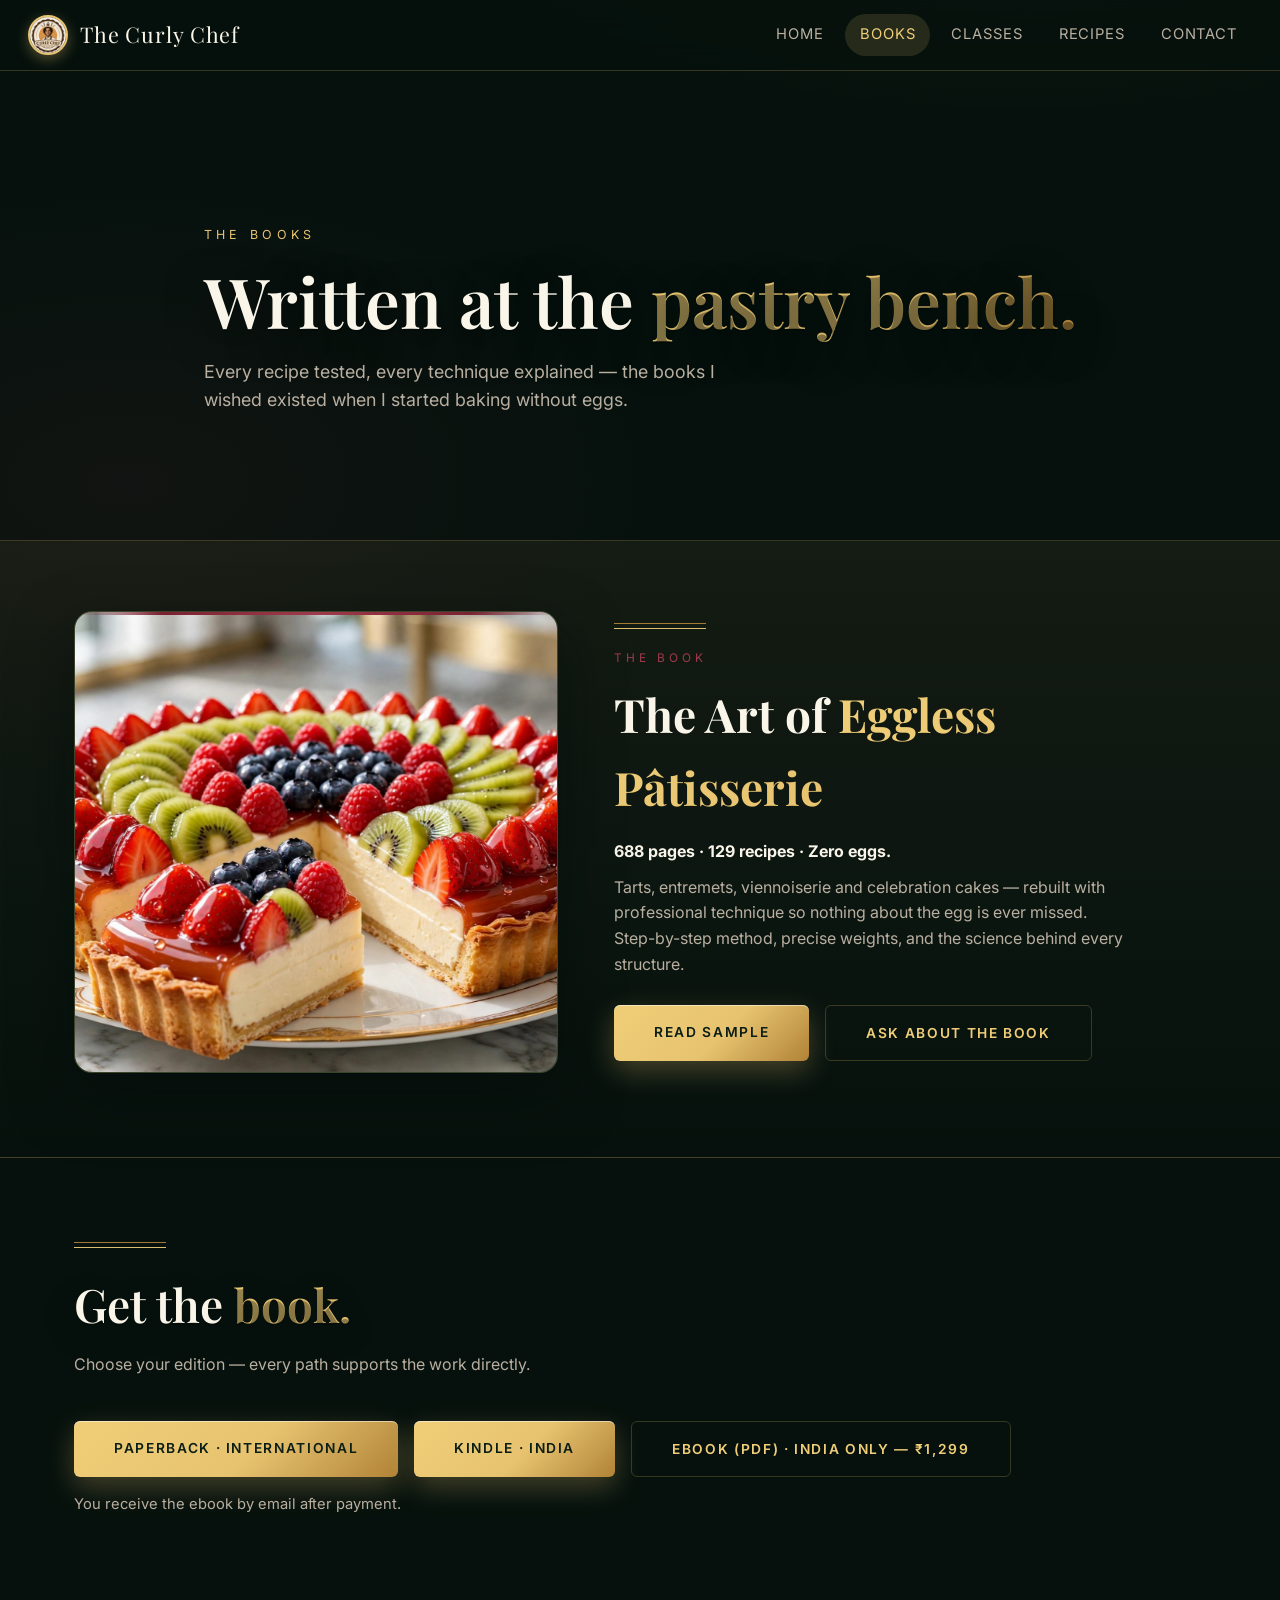
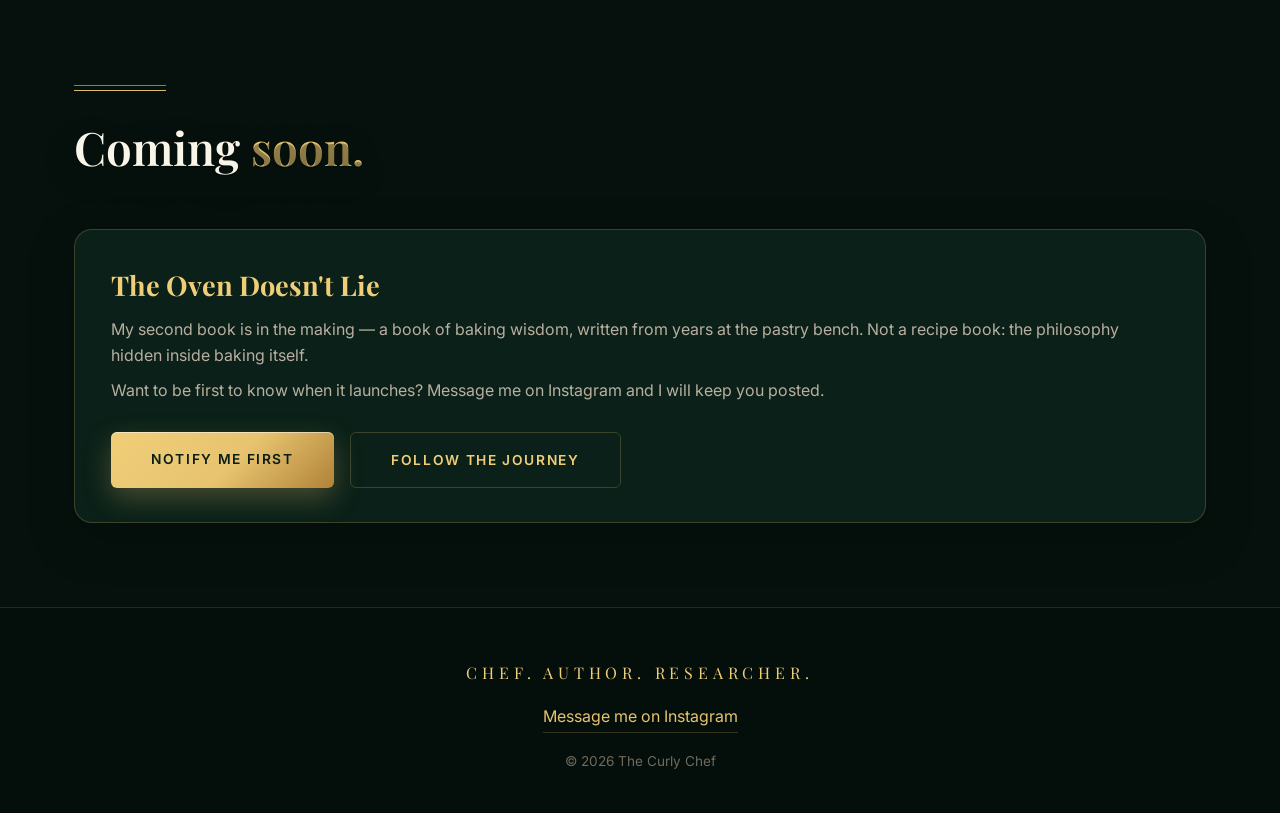
==== commit 65753f37: "Add story, recognition, FAQ and Book 2 sections" ====
--- a/books.html
+++ b/books.html
@@ -79,8 +79,10 @@
       <div class="rows">
         <div class="row3d reveal">
           <h3>The Oven Doesn't Lie</h3>
-          <p>My second book is in the making. Follow the journey on Instagram for first news.</p>
+          <p>My second book is in the making — a book of baking wisdom, written from years at the pastry bench. Not a recipe book: the philosophy hidden inside baking itself.</p>
+          <p style="margin-top:10px;">Want to be first to know when it launches? Message me on Instagram and I will keep you posted.</p>
           <div class="btn-row">
+            <a class="btn" href="https://ig.me/m/thecurlychef.co" target="_blank" rel="noopener">Notify me first</a>
             <a class="btn btn-ghost" href="https://ig.me/m/thecurlychef.co" target="_blank" rel="noopener">Follow the journey</a>
           </div>
         </div>
--- a/styles.css
+++ b/styles.css
@@ -26,6 +26,25 @@
 img.brand-mark{width:40px;height:40px;border-radius:50%;object-fit:cover;display:block;
   border:2px solid var(--gold);box-shadow:0 4px 14px rgba(231,195,111,.35);transform:translateZ(0)}
 .brand-name{font-family:var(--font-d);font-size:1.35rem;letter-spacing:.04em}
+
+/* ---------- faq ---------- */
+.faq{max-width:44rem;margin:0 auto;text-align:left;display:grid;gap:12px}
+.faq details{border:1px solid var(--line);border-radius:14px;background:rgba(231,195,111,.04);
+  padding:18px 22px;transition:border-color .3s,background .3s}
+.faq details[open]{border-color:rgba(231,195,111,.45);background:rgba(231,195,111,.07)}
+.faq summary{cursor:pointer;font-family:var(--font-d);font-size:1.08rem;letter-spacing:.02em;list-style:none;
+  display:flex;align-items:center;justify-content:space-between;gap:16px}
+.faq summary::-webkit-details-marker{display:none}
+.faq summary::after{content:"+";font-size:1.4rem;color:var(--gold);line-height:1;flex:none;transition:transform .3s}
+.faq details[open] summary::after{transform:rotate(45deg)}
+.faq details p{color:var(--muted);margin:12px 0 2px;line-height:1.65}
+
+/* ---------- testimonials (quotes go live when he sends them) ---------- */
+.quote-grid{display:grid;grid-template-columns:repeat(3,1fr);gap:22px;margin-top:34px}
+@media(max-width:900px){.quote-grid{grid-template-columns:1fr}}
+.quote-card{border:1px solid var(--line);border-radius:16px;padding:26px;background:rgba(231,195,111,.04)}
+.quote-card p{font-family:var(--font-d);font-style:italic;font-size:1.05rem;line-height:1.6;margin-bottom:14px}
+.quote-card cite{color:var(--gold);font-style:normal;letter-spacing:.08em;text-transform:uppercase;font-size:.82rem}
 .nav-links{display:flex;gap:6px;align-items:center}
 .nav-links a{text-decoration:none;color:var(--muted);padding:9px 15px;border-radius:999px;font-size:.92rem;
   letter-spacing:.06em;text-transform:uppercase;transition:color .25s,background .25s,transform .25s}
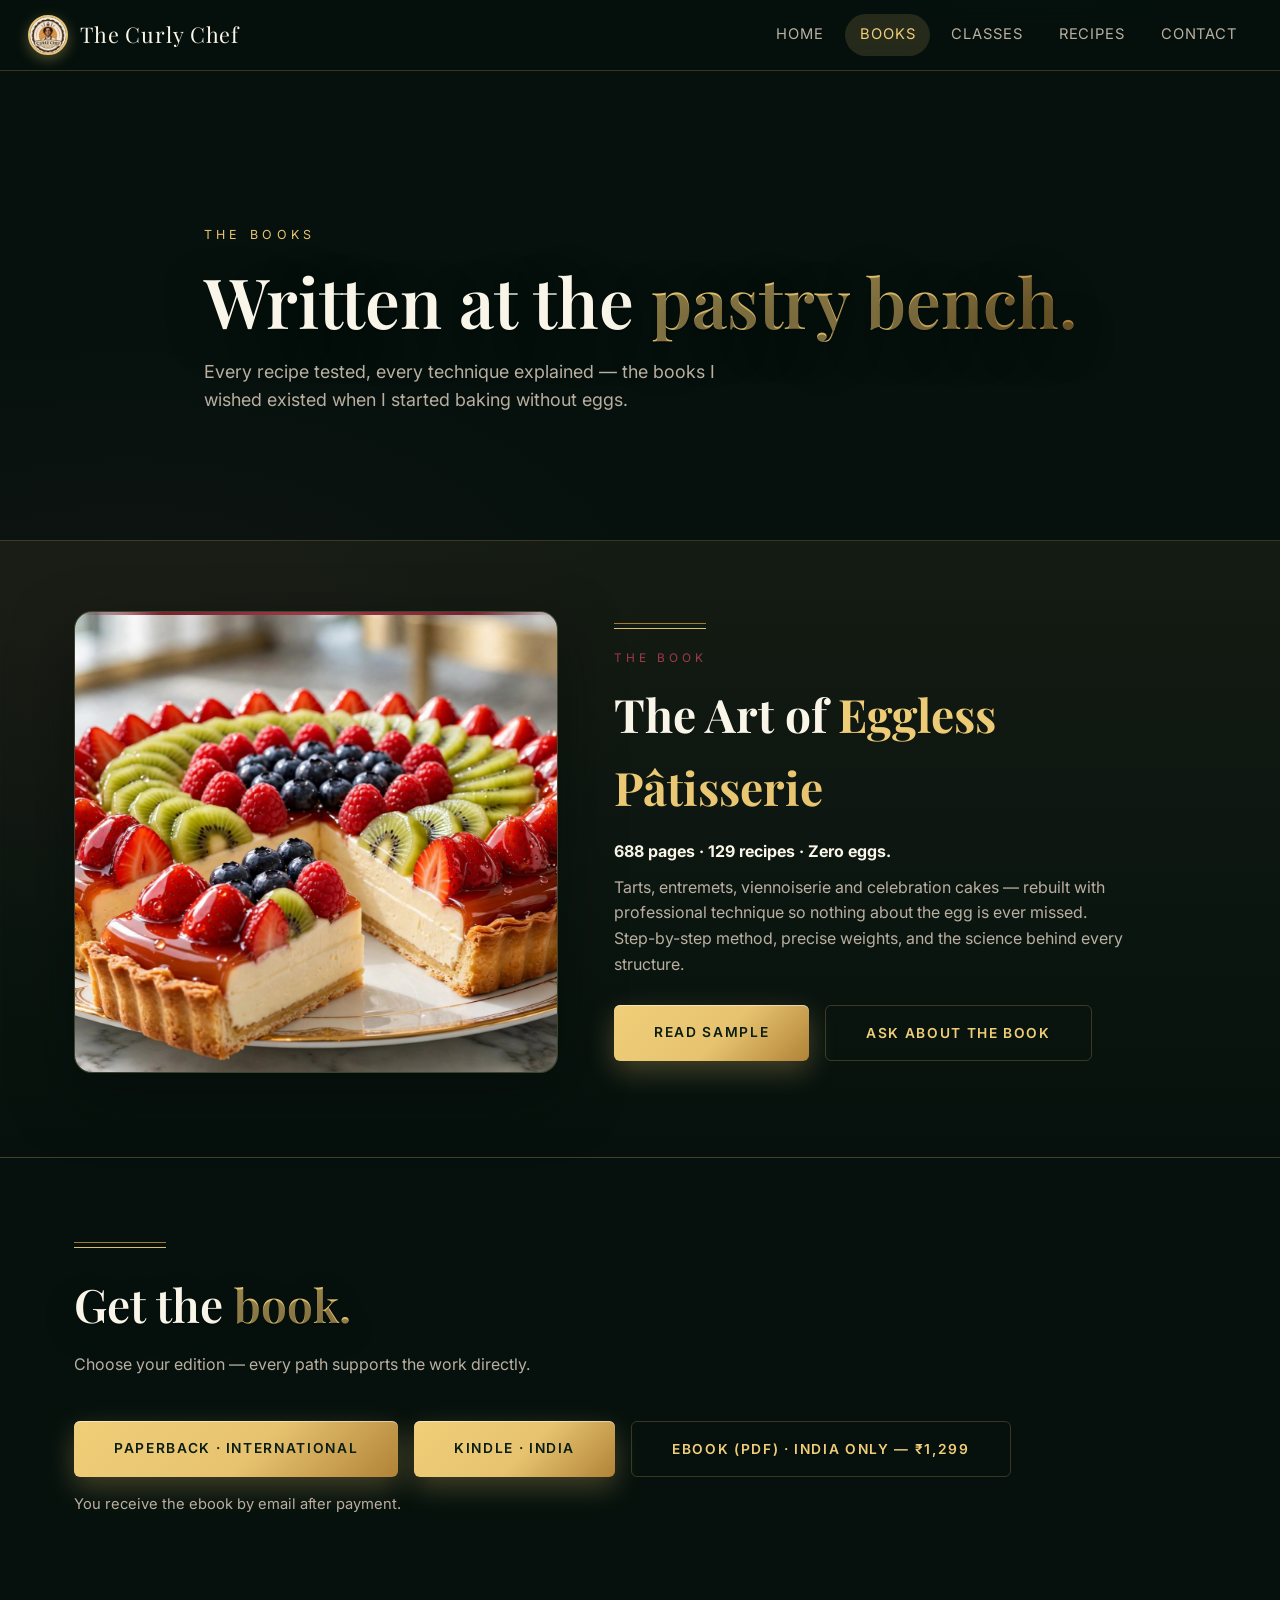
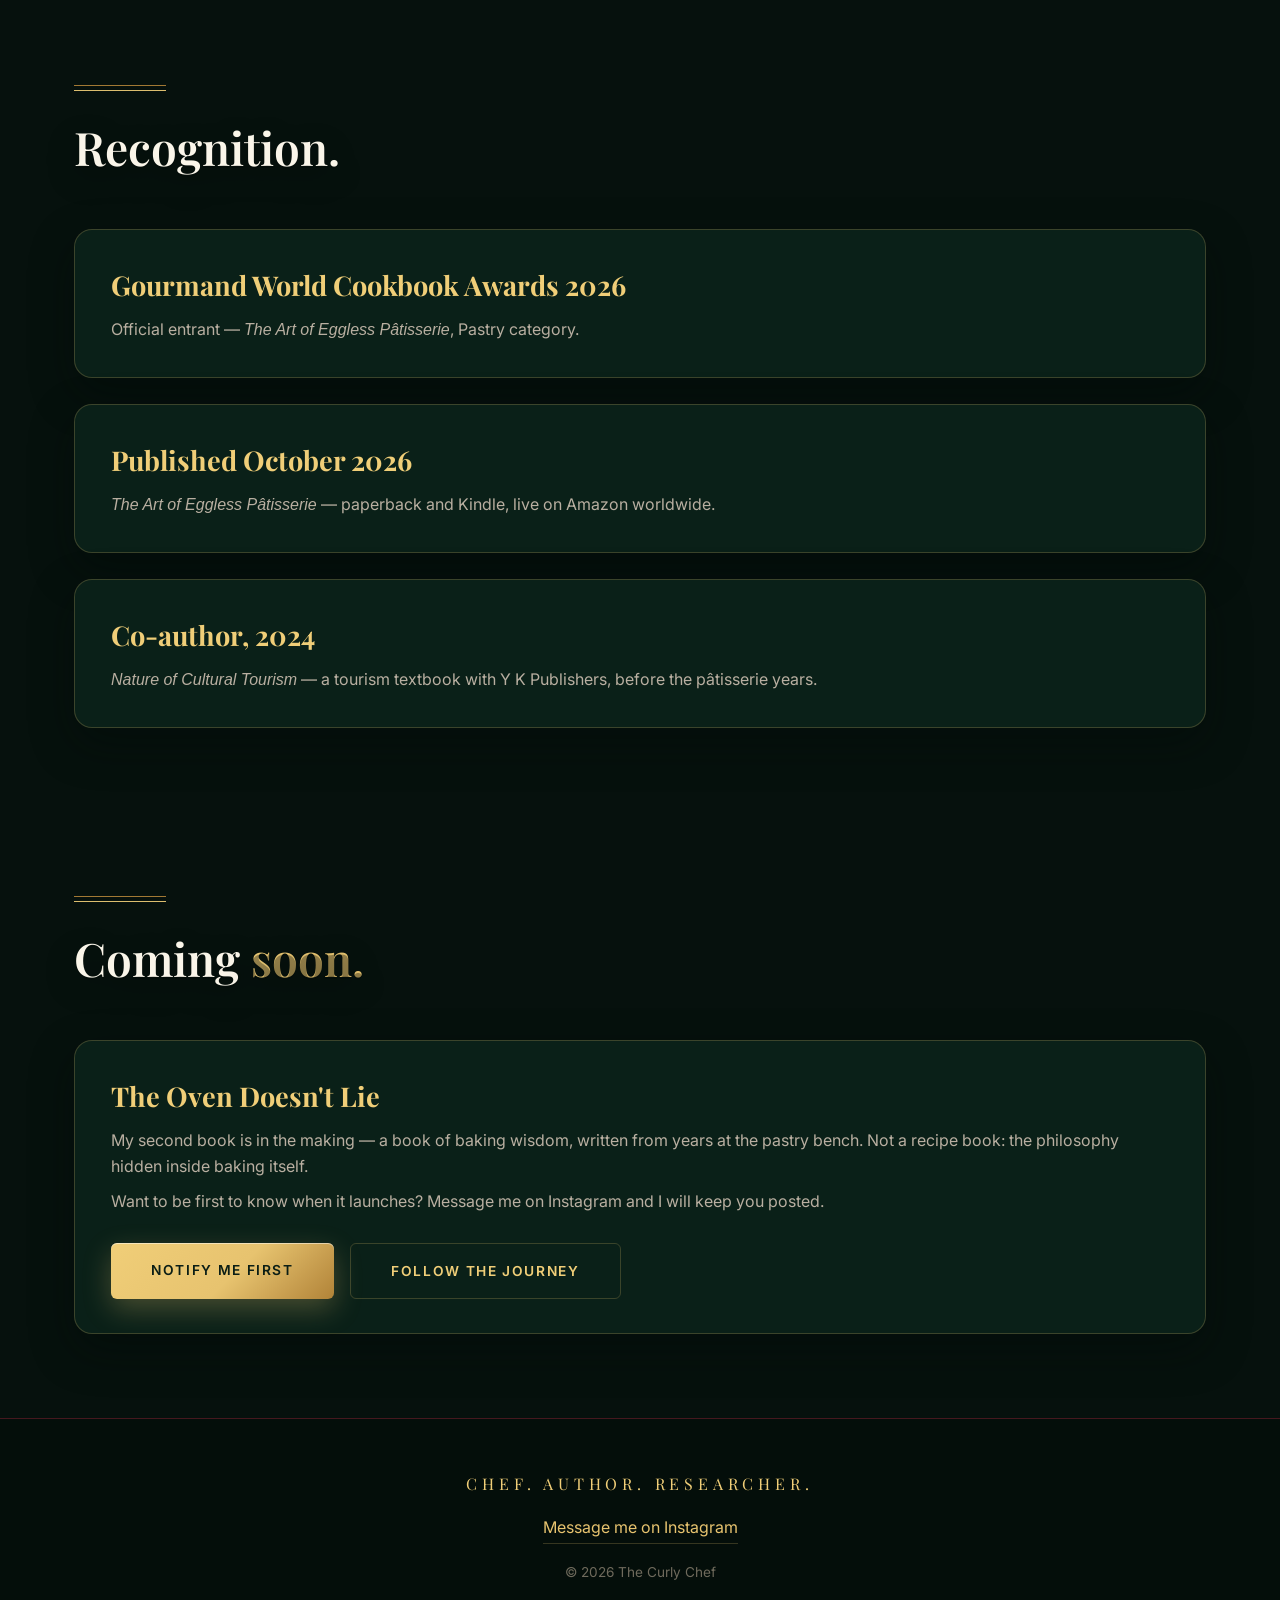
==== commit 6a3a8cf9: "Restructure: lean multi-page home, on-site recipe reader" ====
--- a/books.html
+++ b/books.html
@@ -74,6 +74,29 @@
     <div class="wrap">
       <div class="sec-head reveal">
         <div class="gold-rule"></div>
+        <h2>Recognition.</h2>
+      </div>
+      <div class="rows">
+        <div class="row3d reveal">
+          <h3>Gourmand World Cookbook Awards 2026</h3>
+          <p>Official entrant — <em>The Art of Eggless Pâtisserie</em>, Pastry category.</p>
+        </div>
+        <div class="row3d reveal">
+          <h3>Published October 2026</h3>
+          <p><em>The Art of Eggless Pâtisserie</em> — paperback and Kindle, live on Amazon worldwide.</p>
+        </div>
+        <div class="row3d reveal">
+          <h3>Co-author, 2024</h3>
+          <p><em>Nature of Cultural Tourism</em> — a tourism textbook with Y&nbsp;K&nbsp;Publishers, before the pâtisserie years.</p>
+        </div>
+      </div>
+    </div>
+  </section>
+
+  <section>
+    <div class="wrap">
+      <div class="sec-head reveal">
+        <div class="gold-rule"></div>
         <h2>Coming <span class="gold">soon.</span></h2>
       </div>
       <div class="rows">
--- a/styles.css
+++ b/styles.css
@@ -45,6 +45,44 @@
 .quote-card{border:1px solid var(--line);border-radius:16px;padding:26px;background:rgba(231,195,111,.04)}
 .quote-card p{font-family:var(--font-d);font-style:italic;font-size:1.05rem;line-height:1.6;margin-bottom:14px}
 .quote-card cite{color:var(--gold);font-style:normal;letter-spacing:.08em;text-transform:uppercase;font-size:.82rem}
+
+/* ---------- explore cards (home) ---------- */
+.rows.explore a.row3d{text-decoration:none;display:block;color:inherit;transition:transform .3s,border-color .3s}
+.rows.explore a.row3d:hover{transform:translateY(-4px);border-color:rgba(231,195,111,.5)}
+.explore-go{display:inline-block;margin-top:14px;color:var(--gold);letter-spacing:.1em;text-transform:uppercase;font-size:.82rem;font-weight:600}
+
+/* ---------- on-site recipe ---------- */
+.recipe-full{display:none;margin-top:34px}
+.recipe-full.open{display:block;animation:fadeUp .5s ease both}
+@keyframes fadeUp{from{opacity:0;transform:translateY(14px)}to{opacity:1;transform:none}}
+.recipe-sheet{max-width:820px;margin:0 auto;border:1px solid rgba(231,195,111,.35);border-radius:20px;
+  background:linear-gradient(180deg,rgba(231,195,111,.07),rgba(231,195,111,.02));padding:clamp(26px,5vw,54px);
+  box-shadow:0 24px 60px rgba(0,0,0,.35)}
+.recipe-sheet .kicker{margin-bottom:10px}
+.recipe-sheet h2{font-family:var(--font-d);font-size:clamp(1.7rem,3.4vw,2.5rem);line-height:1.15;margin-bottom:8px}
+.recipe-tagline{font-family:var(--font-d);font-style:italic;color:var(--gold);margin-bottom:22px}
+.recipe-spec{display:flex;flex-wrap:wrap;gap:10px 26px;margin-bottom:28px;padding:16px 0;
+  border-top:1px solid var(--line);border-bottom:1px solid var(--line)}
+.recipe-spec div{font-size:.92rem;color:var(--muted)}
+.recipe-spec strong{display:block;color:var(--ink);font-size:.78rem;letter-spacing:.12em;text-transform:uppercase;margin-bottom:4px}
+.recipe-sheet h4{font-family:var(--font-d);font-size:1.25rem;margin:30px 0 14px;color:var(--gold-hi);letter-spacing:.03em}
+.recipe-table{width:100%;border-collapse:collapse;margin-bottom:8px}
+.recipe-table td{padding:11px 6px;border-bottom:1px solid var(--line);vertical-align:top}
+.recipe-table td:first-child{color:var(--ink);font-weight:500;width:42%}
+.recipe-table td:last-child{color:var(--muted)}
+.recipe-steps{list-style:none;counter-reset:step;margin:0;padding:0;display:grid;gap:16px}
+.recipe-steps li{counter-increment:step;display:flex;gap:16px;align-items:flex-start}
+.recipe-steps li::before{content:counter(step);flex:none;width:34px;height:34px;border-radius:50%;
+  border:1px solid var(--gold);color:var(--gold);display:grid;place-items:center;
+  font-family:var(--font-d);font-size:.95rem}
+.recipe-steps p{margin:0;color:var(--muted);line-height:1.7}
+.recipe-steps p strong{color:var(--ink)}
+.recipe-notes{list-style:none;margin:0;padding:0;display:grid;gap:12px}
+.recipe-notes li{color:var(--muted);line-height:1.7;padding-left:22px;position:relative}
+.recipe-notes li::before{content:"◆";position:absolute;left:0;color:var(--gold);font-size:.7rem;top:.35em}
+.recipe-notes strong{color:var(--ink)}
+.recipe-signoff{margin-top:30px;padding-top:20px;border-top:1px solid var(--line);
+  font-family:var(--font-d);font-style:italic;color:var(--gold);text-align:center}
 .nav-links{display:flex;gap:6px;align-items:center}
 .nav-links a{text-decoration:none;color:var(--muted);padding:9px 15px;border-radius:999px;font-size:.92rem;
   letter-spacing:.06em;text-transform:uppercase;transition:color .25s,background .25s,transform .25s}
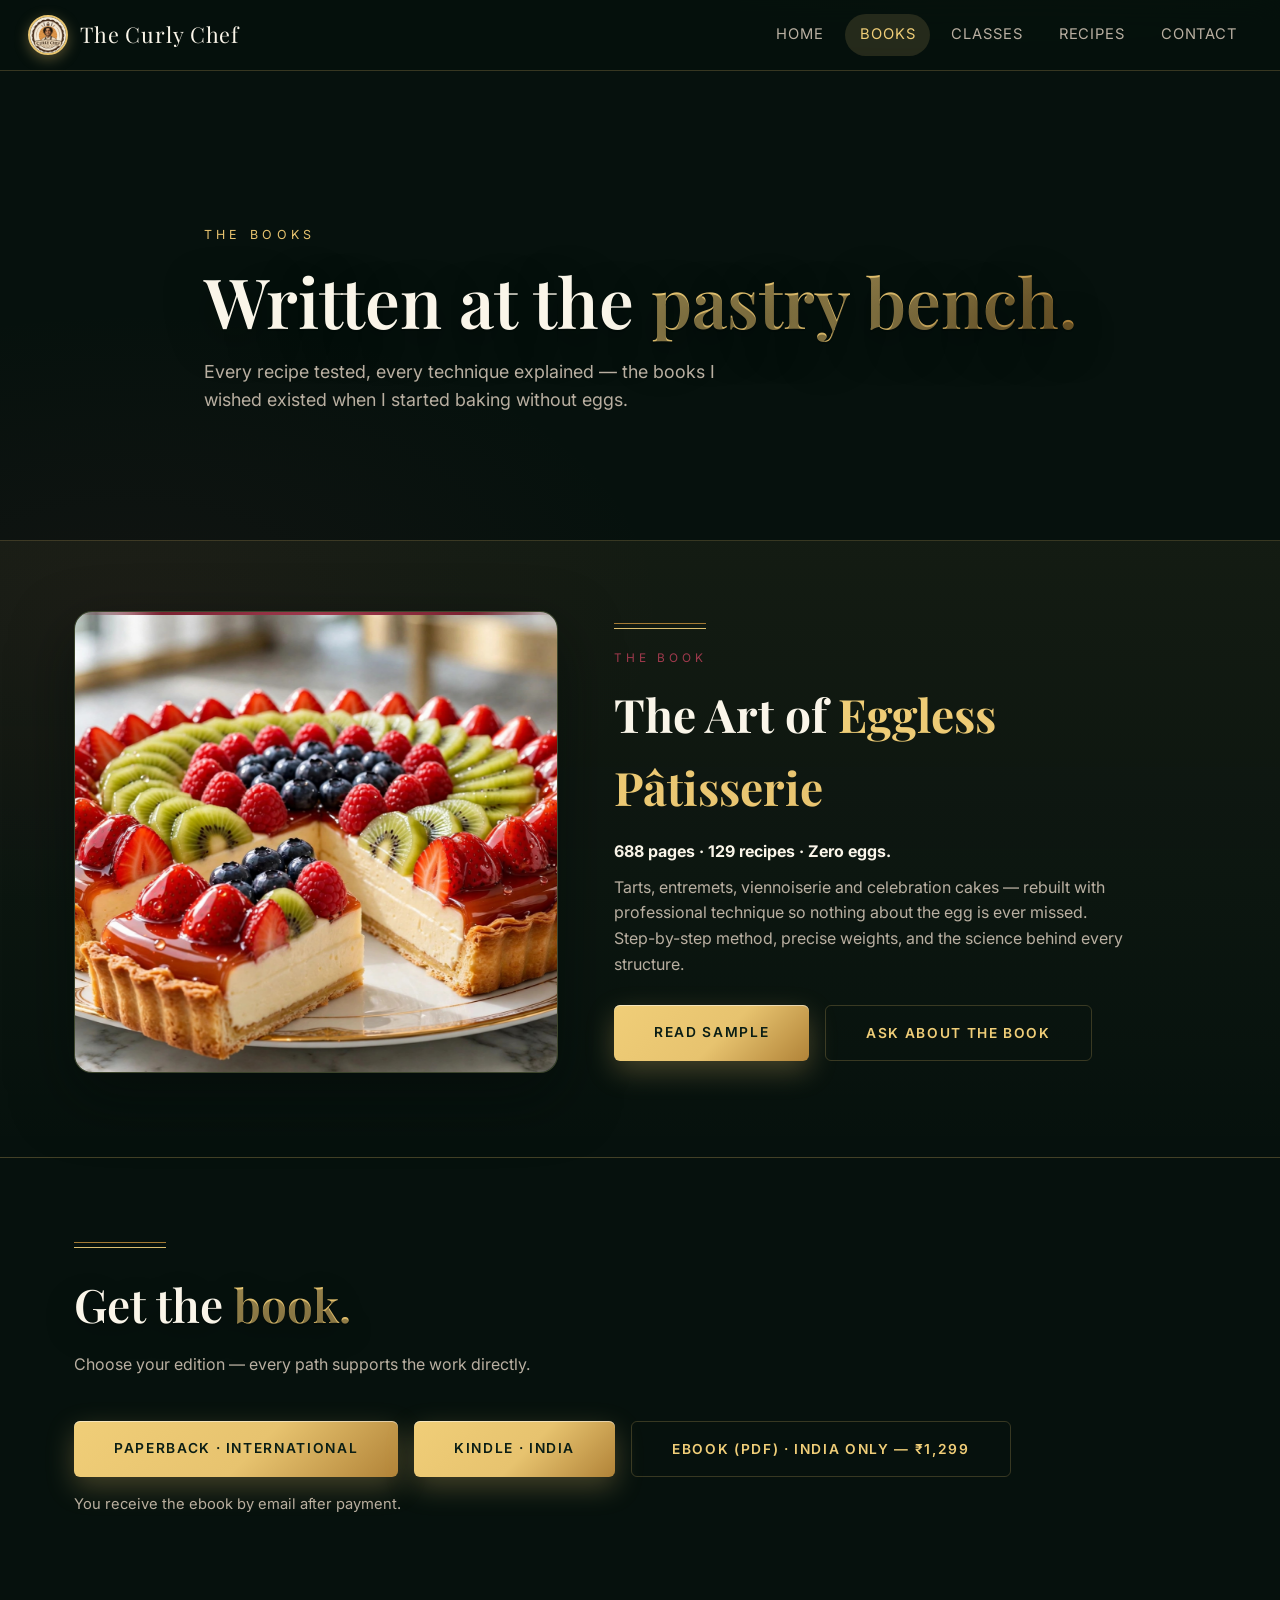
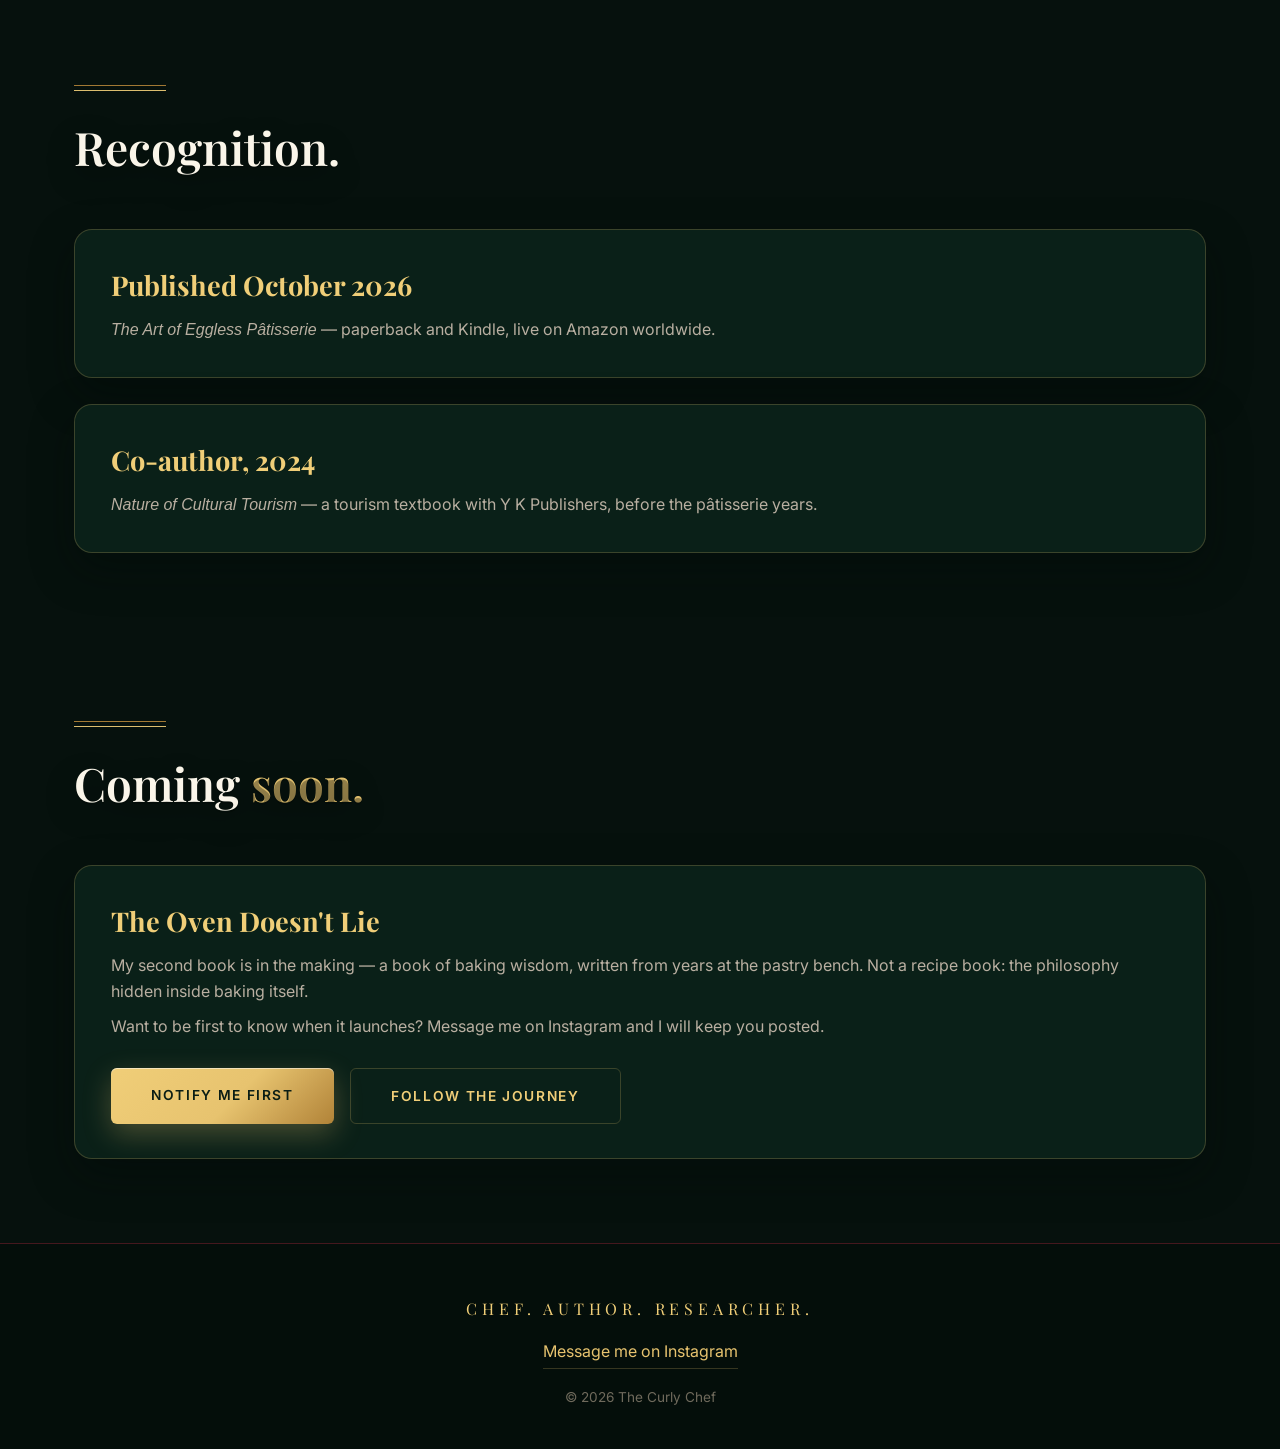
==== commit dde9e4d1: "Remove Gourmand line from Recognition" ====
--- a/books.html
+++ b/books.html
@@ -78,10 +78,6 @@
       </div>
       <div class="rows">
         <div class="row3d reveal">
-          <h3>Gourmand World Cookbook Awards 2026</h3>
-          <p>Official entrant — <em>The Art of Eggless Pâtisserie</em>, Pastry category.</p>
-        </div>
-        <div class="row3d reveal">
           <h3>Published October 2026</h3>
           <p><em>The Art of Eggless Pâtisserie</em> — paperback and Kindle, live on Amazon worldwide.</p>
         </div>
